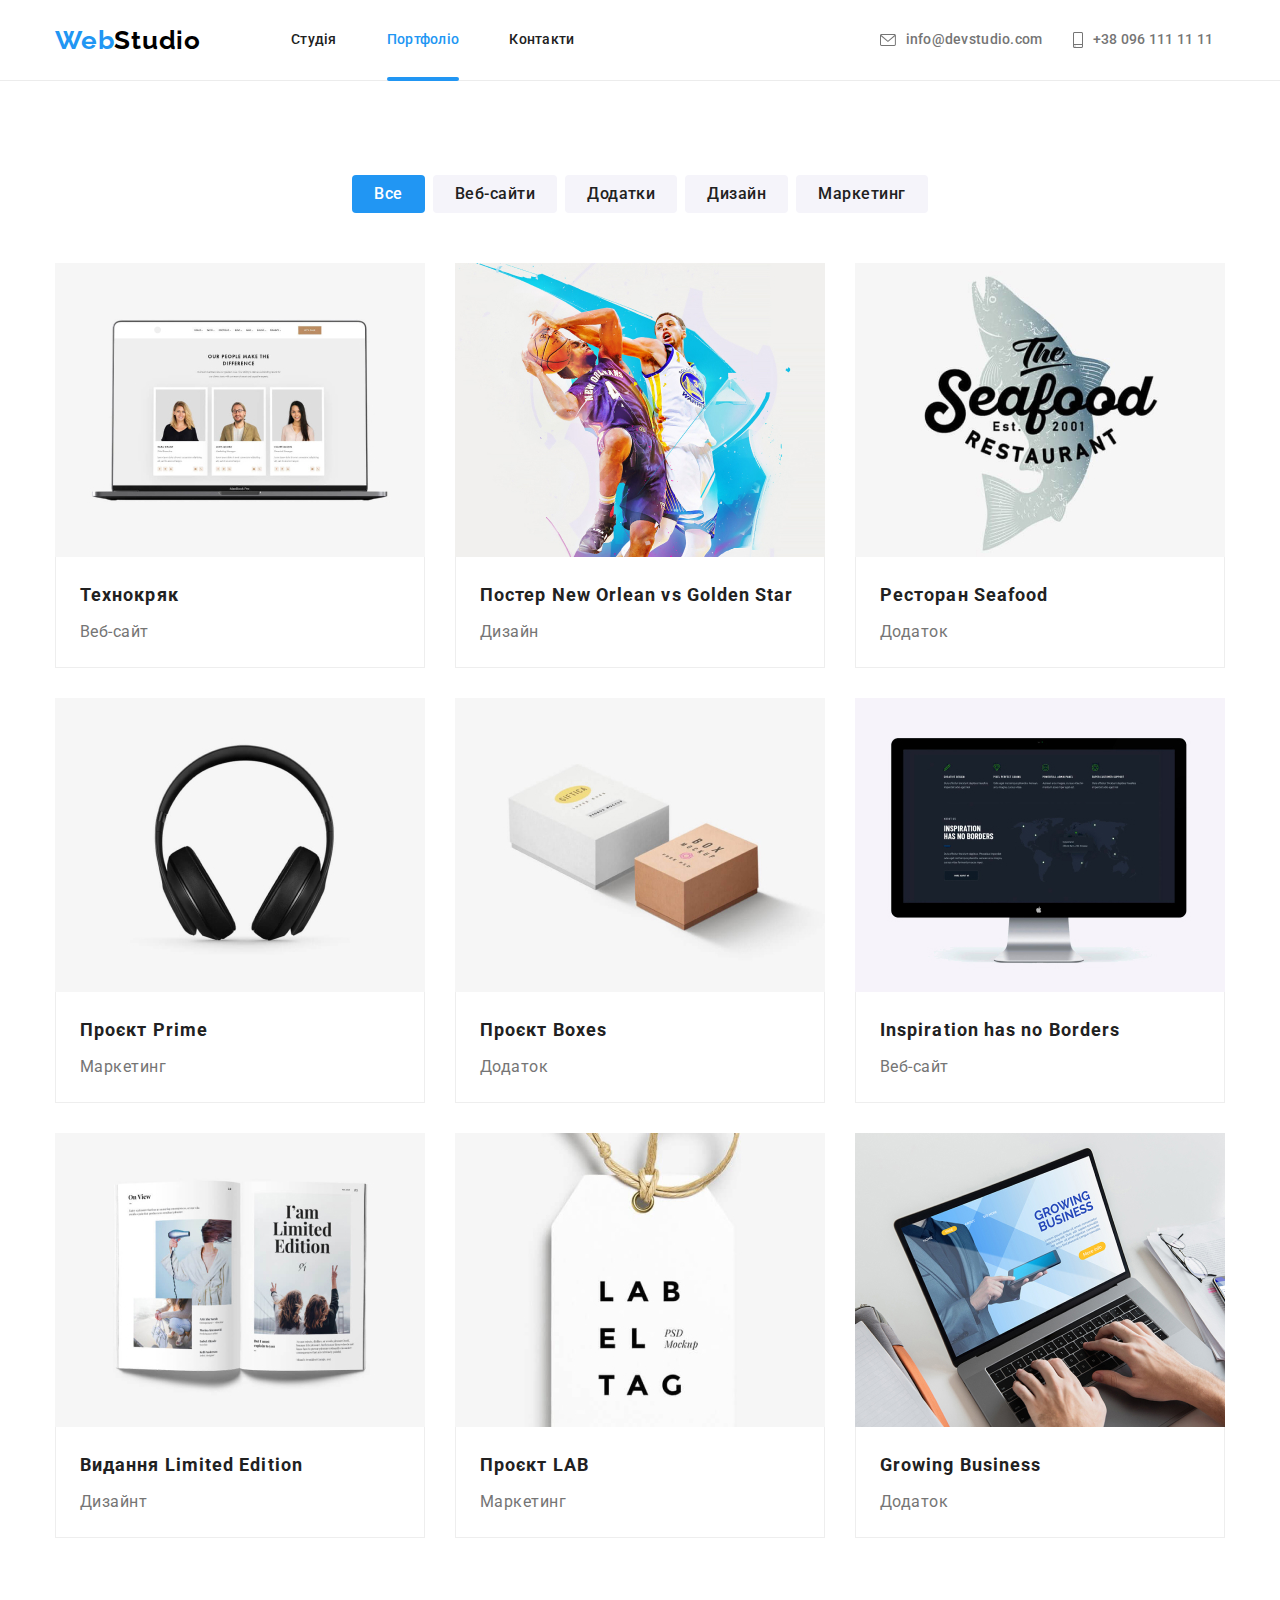
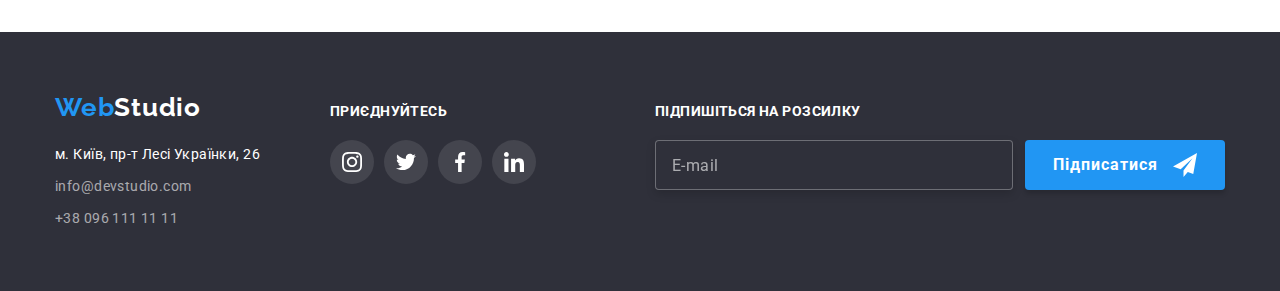
==== portfolio.html @ 48a23b3c "HW-07 v1" ====
<!DOCTYPE html>
<html lang="uk">
  <head>
    <meta charset="UTF-8" />
    <meta http-equiv="X-UA-Compatible" content="IE=edge" />
    <meta name="viewport" content="width=device-width, initial-scale=1.0" />
    <title>Portfolio</title>
    <link rel="preconnect" href="https://fonts.googleapis.com" />
    <link rel="preconnect" href="https://fonts.gstatic.com" crossorigin />
    <link
      href="https://fonts.googleapis.com/css2?family=Raleway:wght@700&family=Roboto:wght@400;500;700;900&display=swap"
      rel="stylesheet"
    />
    <link
      rel="stylesheet"
      href="https://cdnjs.cloudflare.com/ajax/libs/modern-normalize/1.1.0/modern-normalize.min.css"
    />
    <link rel="stylesheet" href="./css/styles.css" />
  </head>
  <body>
    <!--HEADER-->

    <header class="header">
      <div class="container nav">
        <nav class="nav">
          <a class="web-studio top" href="./index.html">
            Web<span class="studio">Studio</span>
          </a>
          <ul class="nav-list">
            <li class="item">
              <a class="nav-link transition" href="./index.html">Студія</a>
            </li>
            <li class="item">
              <a class="nav-link current transition" href="./portfolio.html">
                Портфоліо
              </a>
            </li>
            <li class="item">
              <a class="nav-link transition" href="./contacts.html">Контакти</a>
            </li>
          </ul>
        </nav>
        <ul class="contact">
          <li class="contact-list">
            <a class="email text transition" href="mailto:info@devstudio.com">
              <svg class="contact-icon" width="16" height="12">
                <use href="./images/symbol-defs.svg#icon-envelope "></use>
              </svg>
              info@devstudio.com
            </a>
          </li>
          <li class="contact-list">
            <a class="tel text transition" href="tel:+380961111111">
              <svg class="contact-icon" width="10" height="16">
                <use href="./images/symbol-defs.svg#icon-smartphone"></use>
              </svg>
              +38 096 111 11 11
            </a>
          </li>
        </ul>
      </div>
    </header>

    <!--MAIN-->

    <main>
      <section class="section filters">
        <div class="container">
          <h2 class="visually-hidden">Кнопки навігації</h2>
          <ul class="filters-list">
            <li class="filters-text">
              <button class="filters-btn current transition" type="button">
                Все
              </button>
            </li>
            <li class="filters-text">
              <button class="filters-btn transition" type="button">
                Веб-сайти
              </button>
            </li>
            <li class="filters-text">
              <button class="filters-btn transition" type="button">
                Додатки
              </button>
            </li>
            <li class="filters-text">
              <button class="filters-btn transition" type="button">
                Дизайн
              </button>
            </li>
            <li class="filters-text">
              <button class="filters-btn transition" type="button">
                Маркетинг
              </button>
            </li>
          </ul>
          <ul class="portfolio-body">
            <li class="body-part">
              <a class="portfolio-link transition" href="">
                <div class="img-thumb">
                  <img
                    src="./images/technocrack.jpg"
                    alt="Технокряк"
                    width="370"
                    height="294"
                  />
                  <p class="overlay transition">
                    Ресурс пропонує комплексні пропозиції з різним рівнем
                    функціоналу та сервісів. Все це дозволить відвідувачу
                    отримати вичерпні відомості про компанію чи приватну особу.
                  </p>
                </div>
                <div class="portfolio-desc">
                  <h3 class="body-name">Технокряк</h3>
                  <p class="body-quote">Веб-сайт</p>
                </div>
              </a>
            </li>

            <li class="body-part">
              <a class="portfolio-link transition" href="">
                <div class="img-thumb">
                  <img
                    src="./images/poster.jpg"
                    alt="Дизайн"
                    width="370"
                    height="294"
                  />
                  <p class="overlay transition">
                    Ресурс пропонує комплексні пропозиції з різним рівнем
                    функціоналу та сервісів. Все це дозволить відвідувачу
                    отримати вичерпні відомості про компанію чи приватну особу.
                  </p>
                </div>
                <div class="portfolio-desc">
                  <h3 class="body-name">
                    Постер
                    <span lang="en">New Orlean vs Golden Star</span>
                  </h3>
                  <p class="body-quote">Дизайн</p>
                </div>
              </a>
            </li>

            <li class="body-part">
              <a class="portfolio-link transition" href="">
                <div class="img-thumb">
                  <img
                    src="./images/seafood-restaurant.jpg"
                    alt="Приложение"
                    width="370"
                    height="294"
                  />
                  <p class="overlay transition">
                    Ресурс пропонує комплексні пропозиції з різним рівнем
                    функціоналу та сервісів. Все це дозволить відвідувачу
                    отримати вичерпні відомості про компанію чи приватну особу.
                  </p>
                </div>
                <div class="portfolio-desc">
                  <h3 class="body-name">
                    Ресторан
                    <span lang="en">Seafood</span>
                  </h3>
                  <p class="body-quote">Додаток</p>
                </div>
              </a>
            </li>

            <li class="body-part">
              <a class="portfolio-link transition" href="">
                <div class="img-thumb">
                  <img
                    src="./images/project-prime.jpg"
                    alt="Маркетинг"
                    width="370"
                    height="294"
                  />
                  <p class="overlay transition">
                    Ресурс пропонує комплексні пропозиції з різним рівнем
                    функціоналу та сервісів. Все це дозволить відвідувачу
                    отримати вичерпні відомості про компанію чи приватну особу.
                  </p>
                </div>
                <div class="portfolio-desc">
                  <h3 class="body-name">
                    Проєкт
                    <span lang="en">Prime</span>
                  </h3>
                  <p class="body-quote">Маркетинг</p>
                </div>
              </a>
            </li>

            <li class="body-part">
              <a class="portfolio-link transition" href="">
                <div class="img-thumb">
                  <img
                    src="./images/boxes-project.jpg"
                    alt="Приложение"
                    width="370"
                    height="294"
                  />
                  <p class="overlay transition">
                    Ресурс пропонує комплексні пропозиції з різним рівнем
                    функціоналу та сервісів. Все це дозволить відвідувачу
                    отримати вичерпні відомості про компанію чи приватну особу.
                  </p>
                </div>
                <div class="portfolio-desc">
                  <h3 class="body-name">
                    Проєкт
                    <span lang="en">Boxes</span>
                  </h3>
                  <p class="body-quote">Додаток</p>
                </div>
              </a>
            </li>

            <li class="body-part">
              <a class="portfolio-link transition" href="">
                <div class="img-thumb">
                  <img
                    src="./images/inspiration-has-no-borders.jpg"
                    alt="Веб-сайт"
                    width="370"
                    height="294"
                  />
                  <p class="overlay transition">
                    Ресурс пропонує комплексні пропозиції з різним рівнем
                    функціоналу та сервісів. Все це дозволить відвідувачу
                    отримати вичерпні відомості про компанію чи приватну особу.
                  </p>
                </div>
                <div class="portfolio-desc">
                  <h3 class="body-name">
                    <span lang="en">Inspiration has no Borders</span>
                  </h3>
                  <p class="body-quote">Веб-сайт</p>
                </div>
              </a>
            </li>

            <li class="body-part">
              <a class="portfolio-link transition" href="">
                <div class="img-thumb">
                  <img
                    src="./images/limited-edition.jpg"
                    alt="Дизайн"
                    width="370"
                    height="294"
                  />
                  <p class="overlay transition">
                    Ресурс пропонує комплексні пропозиції з різним рівнем
                    функціоналу та сервісів. Все це дозволить відвідувачу
                    отримати вичерпні відомості про компанію чи приватну особу.
                  </p>
                </div>
                <div class="portfolio-desc">
                  <h3 class="body-name">
                    Видання
                    <span lang="en">Limited Edition</span>
                  </h3>
                  <p class="body-quote">Дизайнт</p>
                </div>
              </a>
            </li>

            <li class="body-part">
              <a class="portfolio-link transition" href="">
                <div class="img-thumb">
                  <img
                    src="./images/lab-project.jpg"
                    alt="Маркетинг"
                    width="370"
                    height="294"
                  />
                  <p class="overlay transition">
                    Ресурс пропонує комплексні пропозиції з різним рівнем
                    функціоналу та сервісів. Все це дозволить відвідувачу
                    отримати вичерпні відомості про компанію чи приватну особу.
                  </p>
                </div>
                <div class="portfolio-desc">
                  <h3 class="body-name">
                    Проєкт
                    <span lang="en">LAB</span>
                  </h3>
                  <p class="body-quote">Маркетинг</p>
                </div>
              </a>
            </li>

            <li class="body-part">
              <a class="portfolio-link transition" href="">
                <div class="img-thumb">
                  <img
                    src="./images/growing-business.jpg"
                    alt="Приложение"
                    width="370"
                    height="294"
                  />
                  <p class="overlay transition">
                    Ресурс пропонує комплексні пропозиції з різним рівнем
                    функціоналу та сервісів. Все це дозволить відвідувачу
                    отримати вичерпні відомості про компанію чи приватну особу.
                  </p>
                </div>
                <div class="portfolio-desc">
                  <h3 class="body-name">
                    <span lang="en">Growing Business</span>
                  </h3>
                  <p class="body-quote">Додаток</p>
                </div>
              </a>
            </li>
          </ul>
        </div>
      </section>
    </main>

    <!--FOOTER-->

    <footer class="footer">
      <div class="container contacts">
        <div>
          <a class="web-studio down" href="./index.html">
            Web<span class="studio-footer">Studio</span>
          </a>
          <address class="address">
            <ul class="address-list">
              <li class="address-map desc">м. Київ, пр-т Лесі Українки, 26</li>
              <li class="address-text desc">
                <a
                  class="address-contacts transition"
                  href="mailto:info@devstudio.com"
                >
                  info@devstudio.com
                </a>
              </li>
              <li class="address-text desc">
                <a class="address-contacts transition" href="tel:+380961111111">
                  +38 096 111 11 11
                </a>
              </li>
            </ul>
          </address>
        </div>
        <div class="footer-social">
          <p class="footer-social-text">приєднуйтесь</p>
          <ul class="footer-social-contacts">
            <li class="footer-social-list">
              <a href="" class="footer-social-link transition">
                <svg class="footer-social-icon" width="20" height="20">
                  <use href="./images/symbol-defs.svg#icon-instagram "></use>
                </svg>
              </a>
            </li>
            <li class="footer-social-list">
              <a href="" class="footer-social-link transition">
                <svg class="footer-social-icon" width="20" height="20">
                  <use href="./images/symbol-defs.svg#icon-twitter "></use>
                </svg>
              </a>
            </li>
            <li class="footer-social-list">
              <a href="" class="footer-social-link transition">
                <svg class="footer-social-icon" width="20" height="20">
                  <use href="./images/symbol-defs.svg#icon-facebook "></use>
                </svg>
              </a>
            </li>
            <li class="footer-social-list">
              <a href="" class="footer-social-link transition">
                <svg class="footer-social-icon" width="20" height="20">
                  <use href="./images/symbol-defs.svg#icon-linkedin "></use>
                </svg>
              </a>
            </li>
          </ul>
        </div>
        <div class="sing-up-form">
          <strong>Підпишіться на розсилку</strong>
          <form class="sing-up-wrap">
            <label for="sing_up"></label>
            <input
              class="sing-up transition"
              type="email"
              name="sing-up"
              id="sing_up"
              placeholder="E-mail"
            />

            <button class="btn-sing-up transition" type="submit">
              Підписатися
              <svg width="24" height="24">
                <use
                  class="sing-up-icon"
                  href="./images/symbol-defs.svg#icon-send"
                ></use>
              </svg>
            </button>
          </form>
        </div>
      </div>
    </footer>
    <script src="./js/modal.js"></script>
  </body>
</html>
---- css/styles.css ----
:root {
  --primary-text-color: #212121;
  --secondary-text-color: #757575;
  --hover-color: #2196f3;
  --background-color: #ffffff;
  --footer-background: #2f303a;
  --team-background: #f5f4fa;
  --hero-background: #2f303a;
  --icon-social-color-main: #afb1b8;
}

h1,
h2,
h3,
h4,
h5,
h6,
p {
  margin: 0;
}

ul {
  margin: 0;
  padding-left: 0;
}

body {
  font-family: Roboto, sans-serif;
  background-color: var(--background-color);
}

img {
  display: block;
}

.container {
  margin: 0 auto;
  width: 1200px;
  padding-left: 15px;
  padding-right: 15px;
}

.transition {
  transition-duration: 250ms;
  transition-timing-function: cubic-bezier(0.4, 0, 0.2, 1);
}

/*--------HEADER-------*/

.header {
  border-bottom: 1px solid #ececec;
}

.nav {
  display: flex;
  align-items: center;
}

.web-studio {
  font-family: Raleway, sans-serif;
  font-weight: 700;
  font-size: 26px;
  line-height: 1.19;
  letter-spacing: 0.03em;
  text-decoration: none;
  color: var(--hover-color);
}

.top {
  padding: 24px 0;
  margin-right: 90px;
}

.studio {
  color: #000000;
}

.nav-list {
  font-weight: 500;
  font-size: 14px;
  line-height: 1.14;
  letter-spacing: 0.02em;
  list-style-type: none;

  display: flex;
  padding: 0;
}

.item + .item {
  margin-left: 50px;
}

.nav-link {
  text-decoration: none;
  color: var(--primary-text-color);

  padding-top: 32px;
  padding-bottom: 32px;
  display: block;

  transition-property: color;
}

.nav-link + .nav-link {
  margin-left: 50px;
}

.current {
  color: var(--hover-color);
  position: relative;
}

.nav-link.current::after {
  position: absolute;
  bottom: -1px;
  left: 0;
  content: "";
  display: block;
  width: 100%;
  height: 4px;
  background-color: currentColor;
  border-radius: 2px;
}

.nav-link:hover,
.nav-link:focus {
  color: var(--hover-color);
}

.contact {
  font-weight: 500;
  font-size: 14px;
  line-height: 1.14;
  letter-spacing: 0.02em;
  list-style-type: none;

  padding: 0;
  display: flex;
  margin-left: 305px;
  align-items: center;
}

.contact-list {
  color: var(--secondary-text-color);
  display: flex;
  align-items: center;
}

.contact-list + .contact-list {
  margin-left: 30px;
}

.text {
  padding-top: 32px;
  padding-bottom: 32px;
  display: flex;
  align-items: center;

  transition-property: color;
}

.text:hover,
.text:focus {
  color: var(--hover-color);
}

.contact-icon {
  fill: currentColor;
  margin-right: 10px;
}

.email,
.tel {
  text-decoration: none;
  color: inherit;
}

/*--------MAIN-------*/

.hero {
  background-color: var(--hero-background);
  background-image: linear-gradient(
      rgba(47, 48, 58, 0.4),
      rgba(47, 48, 58, 0.4)
    ),
    url(../images/hero-img.jpg);
  background-repeat: no-repeat;
  background-position: center;
  text-align: center;
  width: 1600px;
  height: 600px;
  margin: 0 auto;
  padding-top: 200px;
  padding-bottom: 200px;
  display: flex;
  align-items: center;
}

.hero h1 {
  width: 696px;
  margin-left: auto;
  margin-right: auto;
}

.hero-title {
  color: var(--background-color);
  font-weight: 900;
  font-size: 44px;
  line-height: 1.36;
  letter-spacing: 0.06em;
  text-transform: uppercase;
  margin-bottom: 30px;
}

.btn-order {
  font-family: inherit;
  background-color: var(--hover-color);
  color: var(--background-color);
  border-radius: 4px;
  font-weight: 700;
  font-size: 16px;
  line-height: 1.88;
  letter-spacing: 0.06em;
  border: none;
  cursor: pointer;
  outline: transparent;

  padding: 10px 32px;

  transition-property: background-color;
}

.btn-order:hover,
.btn-order:focus {
  background-color: #188ce8;
}

.description {
  padding-top: 94px;
  padding-bottom: 94px;
}

.visually-hidden {
  position: absolute;
  width: 1px;
  height: 1px;
  margin: -1px;
  border: 0;
  padding: 0;
  white-space: nowrap;
  clip-path: inset(100%);
  clip: rect(0 0 0 0);
  overflow: hidden;
}

.description-list {
  list-style-type: none;
  display: flex;
}

.description-text {
  flex-basis: calc((100% - 30px * 3) / 4);
  margin-left: 30px;
}

.description-text:first-child {
  margin-left: 0;
}

.description-icon {
  width: 70px;
  height: 70px;
}

.description-icon-block {
  width: 270px;
  height: 120px;
  background-color: #f5f4fa;
  border-radius: 4px;
  display: flex;
  align-items: center;
  justify-content: center;
  margin-bottom: 30px;
}

.description-desc {
  font-weight: 700;
  font-size: 14px;
  line-height: 1.14;
  letter-spacing: 0.03em;
  text-transform: uppercase;
  color: var(--primary-text-color);
  margin-bottom: 10px;
}

.description-quote {
  font-size: 14px;
  line-height: 1.71;
  letter-spacing: 0.03em;
  color: var(--secondary-text-color);
}
.work {
  padding-bottom: 94px;
}

.work-list {
  font-weight: 700;
  font-size: 36px;
  line-height: 1.17;
  text-align: center;
  letter-spacing: 0.03em;
  color: var(--primary-text-color);
  margin-bottom: 50px;
}

.work-imgs {
  position: relative;
  list-style-type: none;
  padding-left: 0;
  display: flex;
}

.work-imgs .list {
  flex-basis: calc((100% - 30px * 2) / 3);
  margin-left: 30px;
}

.work-imgs .list:first-child {
  margin-left: 0;
}
.work-img {
  position: relative;
}

.work-description {
  position: absolute;
  display: flex;
  align-items: center;
  justify-content: center;
  bottom: 0;
  width: 100%;
  height: 70px;

  font-weight: 700;
  font-size: 14px;
  line-height: 1.14;
  letter-spacing: 0.03em;
  text-transform: uppercase;
  color: var(--background-color);
  background-color: rgba(47, 48, 58, 0.8);
}

.team {
  background: var(--team-background);
  padding-top: 94px;
  padding-bottom: 94px;
}

.team-aside {
  font-weight: 700;
  font-size: 36px;
  line-height: 1.17;
  letter-spacing: 0.03em;
  color: var(--primary-text-color);
  text-align: center;
  margin-bottom: 50px;
}

.team-list {
  list-style-type: none;
  padding: 0;
  display: flex;
}

.team-description {
  background-color: var(--background-color);
  flex-basis: calc((100% - 30px * 3) / 4);
  margin-left: 30px;
  box-shadow: 0px 1px 3px rgba(0, 0, 0, 0.12), 0px 1px 1px rgba(0, 0, 0, 0.14),
    0px 2px 1px rgba(0, 0, 0, 0.2);
  border-radius: 0px 0px 4px 4px;
}

.team-description:first-child {
  margin-left: 0;
}

.team-text {
  padding-top: 30px;
  padding-bottom: 30px;
}

.team-name {
  font-weight: 500;
  font-size: 16px;
  line-height: 1.19;
  text-align: center;
  letter-spacing: 0.03em;
  color: var(--primary-text-color);
  margin-bottom: 10px;
}

.team-position {
  font-size: 16px;
  line-height: 1.19;
  text-align: center;
  letter-spacing: 0.03em;
  quotes: none;
  color: var(--secondary-text-color);
  margin-bottom: 16px;
}

.team-social {
  list-style: none;
  justify-content: center;
  display: flex;
  gap: 10px;
}

.social-link {
  color: var(--icon-social-color-main);
  width: 44px;
  height: 44px;
  border-radius: 50%;
  display: flex;
  align-items: center;
  justify-content: center;
  background-color: var(--background-color);

  transition-property: background-color, color;
}

.social-icon {
  fill: currentColor;
}

.social-link:hover,
.social-link:focus {
  color: var(--background-color);
  background-color: var(--hover-color);
}

.clients {
  padding-top: 94px;
  padding-bottom: 94px;
}

.clients-title {
  font-weight: 700;
  font-size: 36px;
  line-height: 1.17;
  text-align: center;
  letter-spacing: 0.03em;
  color: var(--primary-text-color);
  margin-bottom: 50px;
}

.clients-desc {
  list-style: none;
  justify-content: center;
  display: flex;
  gap: 30px;
}

.clients-link {
  color: var(--icon-social-color-main);
  width: 170px;
  height: 92px;
  border: 1px solid #afb1b8;
  border-radius: 4px;
  display: flex;
  align-items: center;
  justify-content: center;
  background-color: var(--background-color);
  outline: transparent;

  transition-property: color, border;
}

.clients-icon {
  fill: currentColor;
}

.clients-link:hover,
.clients-link:focus {
  color: var(--hover-color);
  border: 1px solid var(--hover-color);
}

/*--------FOOTER-------*/

.footer {
  background: var(--footer-background);
  padding-top: 60px;
  padding-bottom: 60px;
}

.contacts {
  display: flex;
  align-items: baseline;
}

.down {
  display: block;
  margin-bottom: 20px;
}

.studio-footer {
  color: var(--background-color);
}

.address {
  display: block;
  font-style: normal;
}

.address-list {
  list-style-type: none;
}

.desc:not(:last-child) {
  margin-bottom: 8px;
}

.address-map {
  font-size: 14px;
  line-height: 1.71;
  letter-spacing: 0.03em;
  color: var(--background-color);
}

.address-contacts {
  font-size: 14px;
  line-height: 1.71;
  letter-spacing: 0.03em;
  color: rgba(255, 255, 255, 0.6);
  text-decoration: none;

  transition-property: color;
}

.address-contacts:hover,
.address-contacts:focus {
  color: var(--hover-color);
}

.footer-social {
  margin-left: 70px;
}

.footer-social-text {
  font-weight: 700;
  font-size: 14px;
  line-height: 1.14;
  letter-spacing: 0.03em;
  text-transform: uppercase;
  color: var(--background-color);
  margin-bottom: 20px;
}

.footer-social-contacts {
  list-style: none;
  display: flex;
  gap: 10px;
}

.footer-social-link {
  color: var(--background-color);
  width: 44px;
  height: 44px;
  border-radius: 50%;
  display: flex;
  align-items: center;
  justify-content: center;
  background-color: rgba(255, 255, 255, 0.1);

  transition-property: background-color;
}

.footer-social-link {
  fill: currentColor;
}

.footer-social-link:hover,
.footer-social-link:focus {
  background-color: var(--hover-color);
}

.sing-up-form {
  display: flex;
  flex-direction: column;
  margin-left: auto;
}

.sing-up-wrap {
  display: flex;
  align-items: flex-end;
}

.sing-up-form > strong {
  display: block;
  font-weight: 700;
  font-size: 14px;
  line-height: 1.14;
  letter-spacing: 0.03em;
  text-transform: uppercase;
  color: var(--background-color);
  margin-bottom: 20px;
}

.sing-up {
  width: 358px;
  height: 50px;
  border: 1px solid rgba(255, 255, 255, 0.3);
  filter: drop-shadow(0px 4px 4px rgba(0, 0, 0, 0.15));
  border-radius: 4px;
  background-color: var(--footer-background);
  padding-left: 16px;
  margin-right: 12px;
  outline: transparent;
  transition-property: border-color;

  font-size: 16px;
  line-height: 1.88;
  letter-spacing: 0.06em;
  color: #ffffff;
}

.sing-up:hover,
.sing-up:focus {
  border-color: var(--hover-color);
}

.sing-up::placeholder {
  font-size: 16px;
  line-height: 1.25;
  letter-spacing: 0.03em;
  color: rgba(255, 255, 255, 0.6);
}

.btn-sing-up {
  display: flex;
  align-items: center;
  justify-content: space-between;
  background-color: var(--hover-color);
  color: var(--background-color);
  box-shadow: 0px 4px 4px rgba(0, 0, 0, 0.15);
  border-radius: 4px;
  height: 50px;
  width: 200px;

  font-weight: 700;
  font-size: 16px;
  line-height: 1.88;
  letter-spacing: 0.06em;
  border: none;
  cursor: pointer;
  padding: 10px 28px;

  transition-property: background-color;
}

.sing-up-icon {
  fill: var(--background-color);
}

.btn-sing-up:hover,
.btn-sing-up:focus {
  background-color: #188ce8;
}

/*--------MODAL-------*/

.backdrop-hero {
  position: fixed;
  top: 0;
  left: 0;
  width: 100%;
  height: 100%;
  background-color: rgba(0, 0, 0, 0.2);
  z-index: 1;
  opacity: 1;
  transition-property: opacity;
  transition-duration: 250ms;
  transition-timing-function: cubic-bezier(0.4, 0, 0.2, 1);
}

.backdrop-hero.is-hidden {
  opacity: 0;
  pointer-events: none;
  visibility: hidden;
}

.modal-hero {
  position: absolute;
  top: 50%;
  left: 50%;
  transform: translate(-50%, -50%);

  transition-property: opacity;
  transition-duration: 250ms;
  transition-timing-function: cubic-bezier(0.4, 0, 0.2, 1);
  transition-delay: 250ms;

  width: 528px;
  height: auto;
  background: var(--background-color);
  box-shadow: 0px 1px 3px rgba(0, 0, 0, 0.12), 0px 1px 1px rgba(0, 0, 0, 0.14),
    0px 2px 1px rgba(0, 0, 0, 0.2);
  border-radius: 4px;
  padding: 40px;
}

.close-btn {
  position: absolute;
  top: 8px;
  right: 8px;
  width: 30px;
  height: 30px;
  background-color: var(--background-color);
  border: 1px solid rgba(0, 0, 0, 0.1);
  border-radius: 50%;
  display: flex;
  justify-content: center;
  align-items: center;
  padding: 0;
}

.close-icon {
  fill: #000000;
  transition-property: fill;
}

.close-btn:hover > .close-icon,
.close-btn:focus > .close-icon {
  fill: var(--hover-color);
}

.contact-form strong {
  display: block;
  text-align: center;
  font-weight: 700;
  font-size: 20px;
  line-height: 1.15;
  letter-spacing: 0.03em;
  color: var(--primary-text-color);
  margin-bottom: 12px;
}

.user-id {
  display: flex;
  flex-direction: column;
  text-align: left;
  margin-bottom: 10px;

  font-size: 12px;
  line-height: 1.17;
  letter-spacing: 0.01em;
  color: var(--secondary-text-color);
}

.user-id label {
  margin-bottom: 4px;
}

.user-id.feedback {
  margin-bottom: 20px;
}

.user-id textarea {
  border: 1px solid rgba(33, 33, 33, 0.2);
  border-radius: 4px;
  resize: none;
  height: 120px;
  padding: 12px 16px;

  font-size: 20px;
  line-height: 1.15;
  letter-spacing: 0.03em;
  color: var(--primary-text-color);
}

.user-id textarea::placeholder {
  font-size: 12px;
  line-height: 1.17;
  letter-spacing: 0.01em;
  color: rgba(117, 117, 117, 0.5);
}

.user-wrap {
  position: relative;
}

.input {
  border: 1px solid rgba(33, 33, 33, 0.2);
  border-radius: 4px;
  height: 40px;
  width: 100%;
  padding-left: 42px;

  font-size: 20px;
  line-height: 1.15;
  letter-spacing: 0.03em;
  color: var(--primary-text-color);
  outline: transparent;
  transition-property: border-color;
}

.icon-form {
  position: absolute;
  top: 50%;
  left: 12px;
  transform: translateY(-50%);
  fill: var(--primary-text-color);
  transition-property: fill;
}

.input:hover,
.input:focus {
  border-color: var(--hover-color);
}

.input:hover + .icon-form,
.input:focus + .icon-form {
  fill: var(--hover-color);
}

.user-policy {
  display: flex;
  margin-bottom: 30px;
  font-size: 14px;
  line-height: 1.71;
  letter-spacing: 0.03em;
  color: var(--secondary-text-color);
  justify-content: center;
  align-items: center;
}

.policy-link {
  text-decoration: none;
  color: var(--hover-color);
  border-bottom: 1px solid;
  transition-property: color;
}

.policy-link:hover,
.policy-link:focus {
  color: #188ce8;
}

.icon-checkbox {
  display: flex;
  align-items: center;
  width: 16px;
  height: 15px;
  border: 2px solid var(--primary-text-color);
  border-radius: 2px;
  margin-right: 8px;

  transition-property: border-color, background-color, background-size,
    background-origin;
}

.icon-check {
  fill: var(--background-color);
}

.checkbox:checked + .icon-checkbox {
  border-color: transparent;
  background-color: var(--hover-color);
  background-size: contain;
  background-origin: border-box;
}

.checkbox:hover + .icon-checkbox,
.checkbox:focus + .icon-checkbox {
  border-color: var(--hover-color);
}

.btn-send {
  display: block;
  margin: auto;
  font-family: inherit;
  background-color: var(--hover-color);
  color: var(--background-color);
  border-radius: 4px;
  font-weight: 700;
  font-size: 16px;
  line-height: 1.88;
  letter-spacing: 0.06em;
  border: none;
  cursor: pointer;

  padding: 10px 52px;

  transition-property: background-color;
}

.btn-send:hover,
.btn-send:focus {
  background-color: #188ce8;
}

/*--------PORTFOLIO-------*/

.section.filters {
  padding: 94px 0px;
}

.filters-list {
  list-style-type: none;
  display: flex;
  justify-content: center;
}

.filters-btn {
  border-radius: 4px;
  border: none;
  font-weight: 500;
  font-size: 16px;
  line-height: 1.63;
  letter-spacing: 0.03em;
  font-family: inherit;
  color: var(--primary-text-color);
  background: var(--team-background);
  padding: 6px 22px;
  cursor: pointer;

  transition-property: background-color, color, box-shadow, outline;
}

.filters-btn.current {
  color: var(--background-color);
  background: var(--hover-color);
}

.filters-text:not(:last-child) {
  margin-right: 8px;
}

.filters-btn:hover,
.filters-btn:focus {
  background: #188ce8;
  color: var(--background-color);
  box-shadow: 0px 3px 1px rgba(0, 0, 0, 0.1), 0px 1px 2px rgba(0, 0, 0, 0.08),
    0px 2px 2px rgba(0, 0, 0, 0.12);
  outline: transparent;
}

.portfolio-body {
  list-style-type: none;
  display: flex;
  flex-wrap: wrap;
  margin-top: 50px;
  padding: 0;
}

.body-part {
  margin-bottom: 30px;
  margin-left: 30px;
  text-decoration: none;
}

.body-part:nth-child(3n + 1) {
  margin-left: 0;
}

.body-part:nth-last-child(-n + 3) {
  margin-bottom: 0;
}

.portfolio-link {
  text-decoration: none;
  display: block;
  transition-property: box-shadow, outline;
}

.portfolio-link:hover,
.portfolio-link:focus {
  box-shadow: 0px 3px 1px rgba(0, 0, 0, 0.1), 0px 1px 2px rgba(0, 0, 0, 0.08),
    0px 2px 2px rgba(0, 0, 0, 0.12);
  outline: transparent;
}

.portfolio-link:hover .overlay,
.portfolio-link:focus .overlay {
  transform: translatey(0);
}

.img-thumb {
  position: relative;
  overflow: hidden;
}

.overlay {
  position: absolute;
  display: flex;
  align-items: center;
  bottom: 0;
  left: 0;
  width: 100%;
  height: 100%;

  transform: translatey(101%);
  transition-property: transform;

  padding: 0 24px;
  margin: 0;

  font-size: 18px;
  line-height: 1.56;
  letter-spacing: 0.03em;
  color: var(--background-color);
  background-color: rgba(33, 150, 243, 0.9);
}

.body-name {
  font-weight: 700;
  font-size: 18px;
  line-height: 2;
  letter-spacing: 0.06em;
  color: var(--primary-text-color);
  margin-bottom: 4px;
}

.body-quote {
  font-size: 16px;
  line-height: 1.88;
  letter-spacing: 0.03em;
  color: var(--secondary-text-color);
}

.portfolio-desc {
  padding: 20px 24px;
  border-bottom: 1px solid #eeeeee;
  border-right: 1px solid #eeeeee;
  border-left: 1px solid #eeeeee;
}
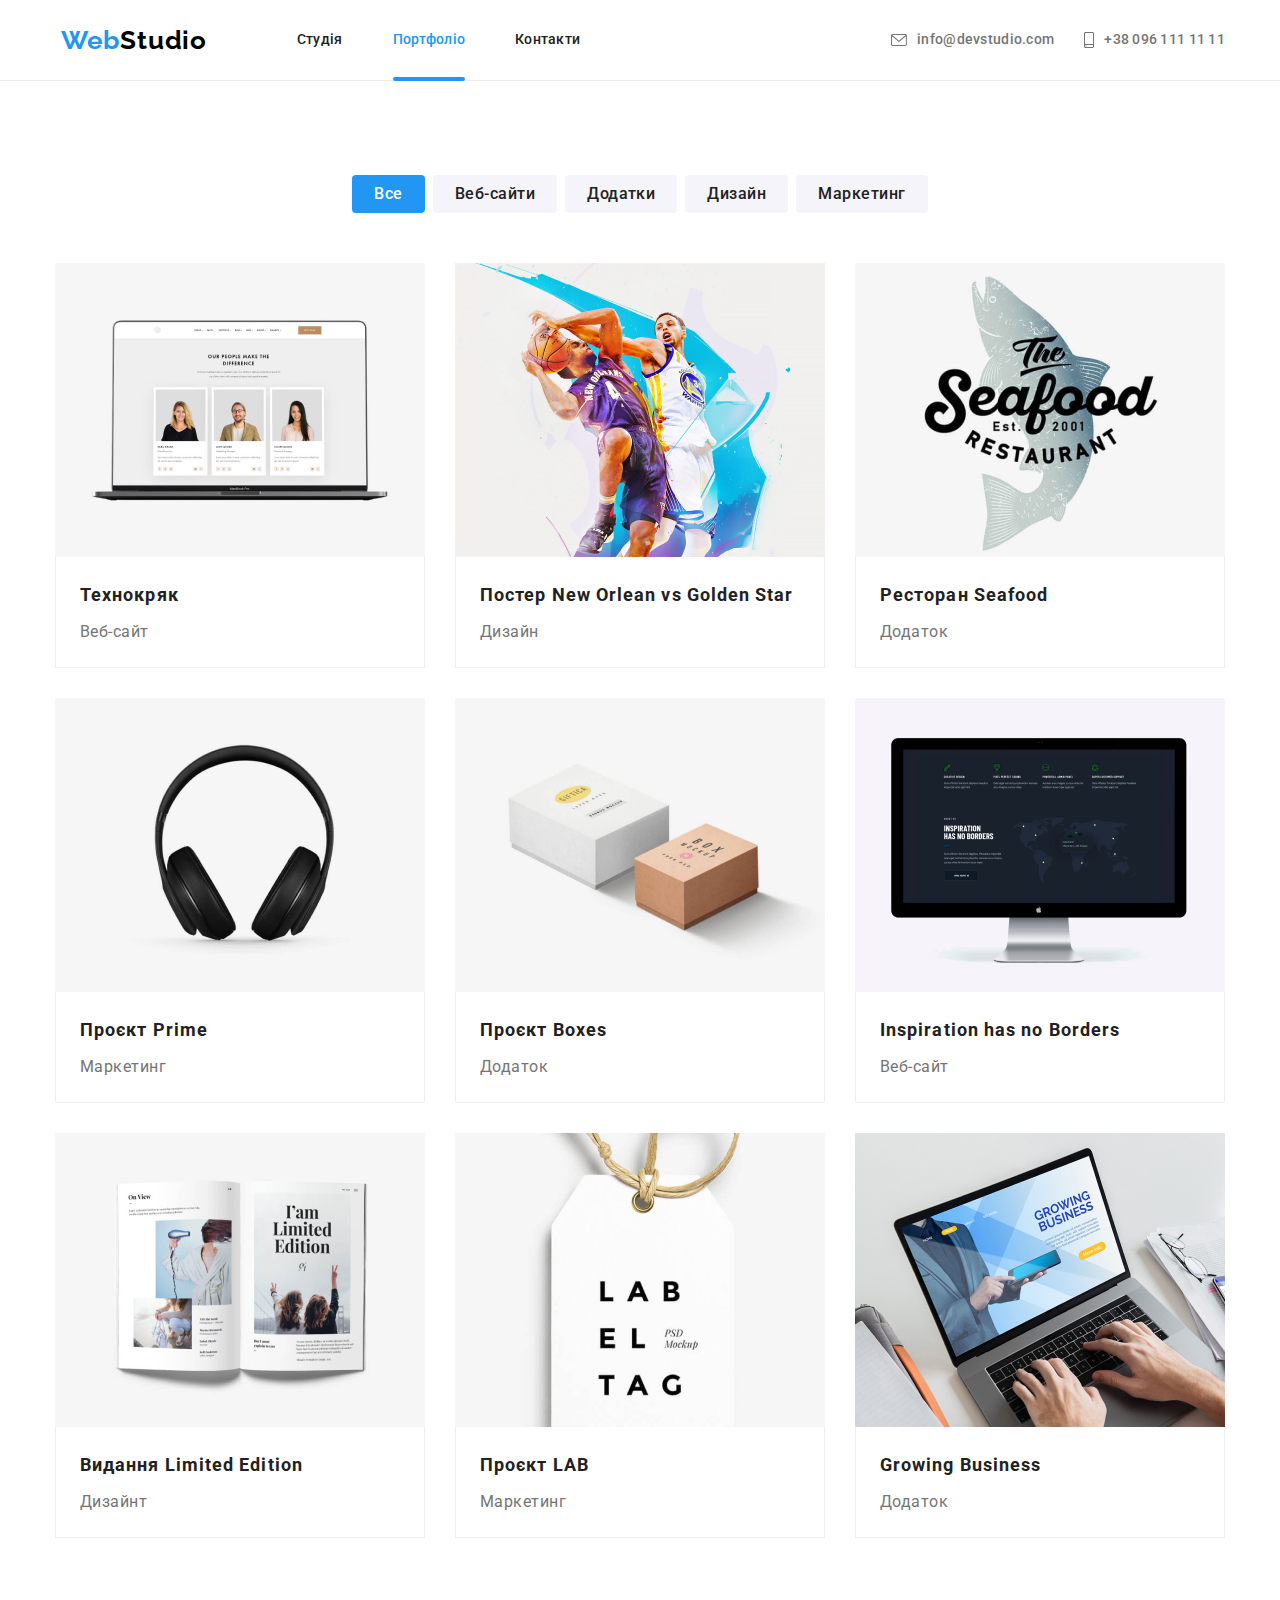
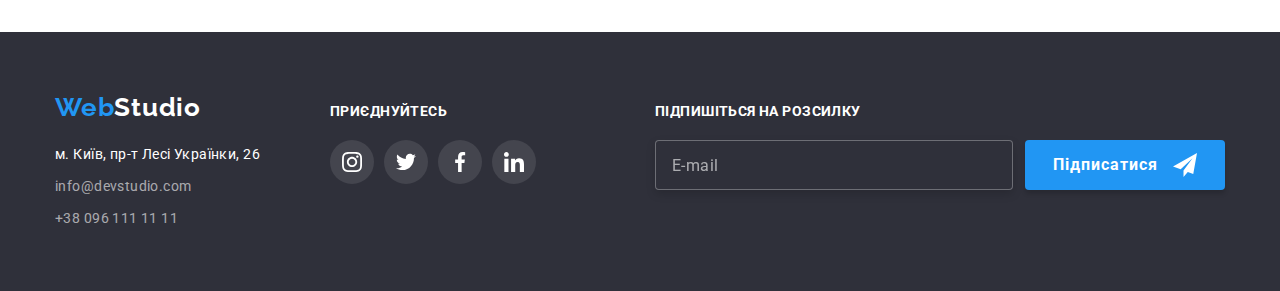
==== commit c1272be2: "HW-07 v1" ====
--- a/portfolio.html
+++ b/portfolio.html
@@ -15,13 +15,13 @@
       rel="stylesheet"
       href="https://cdnjs.cloudflare.com/ajax/libs/modern-normalize/1.1.0/modern-normalize.min.css"
     />
-    <link rel="stylesheet" href="./css/styles.css" />
+    <link rel="stylesheet" href="./css/main.min.css" />
   </head>
   <body>
     <!--HEADER-->
 
     <header class="header">
-      <div class="container nav">
+      <div class="nav container">
         <nav class="nav">
           <a class="web-studio top" href="./index.html">
             Web<span class="studio">Studio</span>
--- a/css/main.min.css
+++ b/css/main.min.css
@@ -0,0 +1 @@
+:root{--primary-text-color: #212121;--secondary-text-color: #757575;--hover-color: #2196f3;--background-color: #ffffff;--footer-background: #2f303a;--team-background: #f5f4fa;--hero-background: #2f303a;--icon-social-color-main: #afb1b8}h1,h2,h3,h4,h5,h6,p{margin:0}ul{margin:0;padding-left:0}body{font-family:Roboto,sans-serif;background-color:var(--background-color)}img{display:block}.container{margin:0 auto;width:1200px;padding-left:15px;padding-right:15px}.transition{transition-duration:250ms;transition-timing-function:cubic-bezier(0.4, 0, 0.2, 1)}.header{border-bottom:1px solid #ececec}.nav{display:flex;align-items:center;margin:0 auto}.web-studio{font-family:Raleway,sans-serif;font-weight:700;font-size:26px;line-height:1.19;letter-spacing:.03em;text-decoration:none;color:var(--hover-color)}.top{padding:24px 0;margin-right:90px}.studio{color:#000}.nav-list{font-weight:500;font-size:14px;line-height:1.14;letter-spacing:.02em;list-style-type:none;display:flex;padding:0}.item+.item{margin-left:50px}.nav-link{text-decoration:none;color:var(--primary-text-color);padding-top:32px;padding-bottom:32px;display:block;transition-property:color}.nav-link+.nav-link{margin-left:50px}.current{color:var(--hover-color);position:relative}.nav-link.current::after{position:absolute;bottom:-1px;left:0;content:"";display:block;width:100%;height:4px;background-color:currentColor;border-radius:2px}.nav-link:hover,.nav-link:focus{color:var(--hover-color)}.contact{font-weight:500;font-size:14px;line-height:1.14;letter-spacing:.02em;list-style-type:none;padding:0;display:flex;margin-left:305px;align-items:center}.contact-list{color:var(--secondary-text-color);display:flex;align-items:center}.contact-list+.contact-list{margin-left:30px}.text{padding-top:32px;padding-bottom:32px;display:flex;align-items:center;transition-property:color}.text:hover,.text:focus{color:var(--hover-color)}.contact-icon{fill:currentColor;margin-right:10px}.email,.tel{text-decoration:none;color:inherit}.hero{background-color:var(--hero-background);background-image:linear-gradient(rgba(47, 48, 58, 0.4), rgba(47, 48, 58, 0.4)),url(../images/hero-img.jpg);background-repeat:no-repeat;background-position:center;text-align:center;width:1600px;height:600px;margin:0 auto;padding-top:200px;padding-bottom:200px;display:flex;align-items:center}.hero h1{width:696px;margin-left:auto;margin-right:auto}.hero-title{color:var(--background-color);font-weight:900;font-size:44px;line-height:1.36;letter-spacing:.06em;text-transform:uppercase;margin-bottom:30px}.btn-order{font-family:inherit;background-color:var(--hover-color);color:var(--background-color);border-radius:4px;font-weight:700;font-size:16px;line-height:1.88;letter-spacing:.06em;border:none;cursor:pointer;outline:rgba(0,0,0,0);padding:10px 32px;transition-property:background-color}.btn-order:hover,.btn-order:focus{background-color:#188ce8}.description{padding-top:94px;padding-bottom:94px}.visually-hidden{position:absolute;width:1px;height:1px;margin:-1px;border:0;padding:0;white-space:nowrap;clip-path:inset(100%);clip:rect(0 0 0 0);overflow:hidden}.description-list{list-style-type:none;display:flex}.description-text{flex-basis:calc((100% - 90px)/4);margin-left:30px}.description-text:first-child{margin-left:0}.description-icon{width:70px;height:70px}.description-icon-block{width:270px;height:120px;background-color:#f5f4fa;border-radius:4px;display:flex;align-items:center;justify-content:center;margin-bottom:30px}.description-desc{font-weight:700;font-size:14px;line-height:1.14;letter-spacing:.03em;text-transform:uppercase;color:var(--primary-text-color);margin-bottom:10px}.description-quote{font-size:14px;line-height:1.71;letter-spacing:.03em;color:var(--secondary-text-color)}.work{padding-bottom:94px}.work-list{font-weight:700;font-size:36px;line-height:1.17;text-align:center;letter-spacing:.03em;color:var(--primary-text-color);margin-bottom:50px}.work-imgs{position:relative;list-style-type:none;padding-left:0;display:flex}.work-imgs .list{flex-basis:calc((100% - 60px)/3);margin-left:30px}.work-imgs .list:first-child{margin-left:0}.work-img{position:relative}.work-description{position:absolute;display:flex;align-items:center;justify-content:center;bottom:0;width:100%;height:70px;font-weight:700;font-size:14px;line-height:1.14;letter-spacing:.03em;text-transform:uppercase;color:var(--background-color);background-color:rgba(47,48,58,.8)}.team{background:var(--team-background);padding-top:94px;padding-bottom:94px}.team-aside{font-weight:700;font-size:36px;line-height:1.17;letter-spacing:.03em;color:var(--primary-text-color);text-align:center;margin-bottom:50px}.team-list{list-style-type:none;padding:0;display:flex}.team-description{background-color:var(--background-color);flex-basis:calc((100% - 90px)/4);margin-left:30px;box-shadow:0px 1px 3px rgba(0,0,0,.12),0px 1px 1px rgba(0,0,0,.14),0px 2px 1px rgba(0,0,0,.2);border-radius:0px 0px 4px 4px}.team-description:first-child{margin-left:0}.team-text{padding-top:30px;padding-bottom:30px}.team-name{font-weight:500;font-size:16px;line-height:1.19;text-align:center;letter-spacing:.03em;color:var(--primary-text-color);margin-bottom:10px}.team-position{font-size:16px;line-height:1.19;text-align:center;letter-spacing:.03em;quotes:none;color:var(--secondary-text-color);margin-bottom:16px}.team-social{list-style:none;justify-content:center;display:flex;gap:10px}.social-link{color:var(--icon-social-color-main);width:44px;height:44px;border-radius:50%;display:flex;align-items:center;justify-content:center;background-color:var(--background-color);transition-property:background-color,color}.social-icon{fill:currentColor}.social-link:hover,.social-link:focus{color:var(--background-color);background-color:var(--hover-color)}.clients{padding-top:94px;padding-bottom:94px}.clients-title{font-weight:700;font-size:36px;line-height:1.17;text-align:center;letter-spacing:.03em;color:var(--primary-text-color);margin-bottom:50px}.clients-desc{list-style:none;justify-content:center;display:flex;gap:30px}.clients-link{color:var(--icon-social-color-main);width:170px;height:92px;border:1px solid #afb1b8;border-radius:4px;display:flex;align-items:center;justify-content:center;background-color:var(--background-color);outline:rgba(0,0,0,0);transition-property:color,border}.clients-icon{fill:currentColor}.clients-link:hover,.clients-link:focus{color:var(--hover-color);border:1px solid var(--hover-color)}.footer{background:var(--footer-background);padding-top:60px;padding-bottom:60px}.contacts{display:flex;align-items:baseline}.down{display:block;margin-bottom:20px}.studio-footer{color:var(--background-color)}.address{display:block;font-style:normal}.address-list{list-style-type:none}.desc:not(:last-child){margin-bottom:8px}.address-map{font-size:14px;line-height:1.71;letter-spacing:.03em;color:var(--background-color)}.address-contacts{font-size:14px;line-height:1.71;letter-spacing:.03em;color:rgba(255,255,255,.6);text-decoration:none;transition-property:color}.address-contacts:hover,.address-contacts:focus{color:var(--hover-color)}.footer-social{margin-left:70px}.footer-social-text{font-weight:700;font-size:14px;line-height:1.14;letter-spacing:.03em;text-transform:uppercase;color:var(--background-color);margin-bottom:20px}.footer-social-contacts{list-style:none;display:flex;gap:10px}.footer-social-link{color:var(--background-color);width:44px;height:44px;border-radius:50%;display:flex;align-items:center;justify-content:center;background-color:rgba(255,255,255,.1);transition-property:background-color}.footer-social-link{fill:currentColor}.footer-social-link:hover,.footer-social-link:focus{background-color:var(--hover-color)}.sing-up-form{display:flex;flex-direction:column;margin-left:auto}.sing-up-wrap{display:flex;align-items:flex-end}.sing-up-form>strong{display:block;font-weight:700;font-size:14px;line-height:1.14;letter-spacing:.03em;text-transform:uppercase;color:var(--background-color);margin-bottom:20px}.sing-up{width:358px;height:50px;border:1px solid rgba(255,255,255,.3);filter:drop-shadow(0px 4px 4px rgba(0, 0, 0, 0.15));border-radius:4px;background-color:var(--footer-background);padding-left:16px;margin-right:12px;outline:rgba(0,0,0,0);transition-property:border-color;font-size:16px;line-height:1.88;letter-spacing:.06em;color:#fff}.sing-up:hover,.sing-up:focus{border-color:var(--hover-color)}.sing-up::placeholder{font-size:16px;line-height:1.25;letter-spacing:.03em;color:rgba(255,255,255,.6)}.btn-sing-up{display:flex;align-items:center;justify-content:space-between;background-color:var(--hover-color);color:var(--background-color);box-shadow:0px 4px 4px rgba(0,0,0,.15);border-radius:4px;height:50px;width:200px;font-weight:700;font-size:16px;line-height:1.88;letter-spacing:.06em;border:none;cursor:pointer;padding:10px 28px;transition-property:background-color}.sing-up-icon{fill:var(--background-color)}.btn-sing-up:hover,.btn-sing-up:focus{background-color:#188ce8}.backdrop-hero{position:fixed;top:0;left:0;width:100%;height:100%;background-color:rgba(0,0,0,.2);z-index:1;opacity:1;transition-property:opacity;transition-duration:250ms;transition-timing-function:cubic-bezier(0.4, 0, 0.2, 1)}.backdrop-hero.is-hidden{opacity:0;pointer-events:none;visibility:hidden}.modal-hero{position:absolute;top:50%;left:50%;transform:translate(-50%, -50%);transition-property:opacity;transition-duration:250ms;transition-timing-function:cubic-bezier(0.4, 0, 0.2, 1);transition-delay:250ms;width:528px;height:auto;background:var(--background-color);box-shadow:0px 1px 3px rgba(0,0,0,.12),0px 1px 1px rgba(0,0,0,.14),0px 2px 1px rgba(0,0,0,.2);border-radius:4px;padding:40px}.close-btn{position:absolute;top:8px;right:8px;width:30px;height:30px;background-color:var(--background-color);border:1px solid rgba(0,0,0,.1);border-radius:50%;display:flex;justify-content:center;align-items:center;padding:0}.close-icon{fill:#000;transition-property:fill}.close-btn:hover>.close-icon,.close-btn:focus>.close-icon{fill:var(--hover-color)}.contact-form strong{display:block;text-align:center;font-weight:700;font-size:20px;line-height:1.15;letter-spacing:.03em;color:var(--primary-text-color);margin-bottom:12px}.user-id{display:flex;flex-direction:column;text-align:left;margin-bottom:10px;font-size:12px;line-height:1.17;letter-spacing:.01em;color:var(--secondary-text-color)}.user-id label{margin-bottom:4px}.user-id.feedback{margin-bottom:20px}.user-id textarea{border:1px solid rgba(33,33,33,.2);border-radius:4px;resize:none;height:120px;padding:12px 16px;font-size:20px;line-height:1.15;letter-spacing:.03em;color:var(--primary-text-color)}.user-id textarea::placeholder{font-size:12px;line-height:1.17;letter-spacing:.01em;color:rgba(117,117,117,.5)}.user-wrap{position:relative}.input{border:1px solid rgba(33,33,33,.2);border-radius:4px;height:40px;width:100%;padding-left:42px;font-size:20px;line-height:1.15;letter-spacing:.03em;color:var(--primary-text-color);outline:rgba(0,0,0,0);transition-property:border-color}.icon-form{position:absolute;top:50%;left:12px;transform:translateY(-50%);fill:var(--primary-text-color);transition-property:fill}.input:hover,.input:focus{border-color:var(--hover-color)}.input:hover+.icon-form,.input:focus+.icon-form{fill:var(--hover-color)}.user-policy{display:flex;margin-bottom:30px;font-size:14px;line-height:1.71;letter-spacing:.03em;color:var(--secondary-text-color);justify-content:center;align-items:center}.policy-link{text-decoration:none;color:var(--hover-color);border-bottom:1px solid;transition-property:color}.policy-link:hover,.policy-link:focus{color:#188ce8}.icon-checkbox{display:flex;align-items:center;width:16px;height:15px;border:2px solid var(--primary-text-color);border-radius:2px;margin-right:8px;transition-property:border-color,background-color,background-size,background-origin}.icon-check{fill:var(--background-color)}.checkbox:checked+.icon-checkbox{border-color:rgba(0,0,0,0);background-color:var(--hover-color);background-size:contain;background-origin:border-box}.checkbox:hover+.icon-checkbox,.checkbox:focus+.icon-checkbox{border-color:var(--hover-color)}.btn-send{display:block;margin:auto;font-family:inherit;background-color:var(--hover-color);color:var(--background-color);border-radius:4px;font-weight:700;font-size:16px;line-height:1.88;letter-spacing:.06em;border:none;cursor:pointer;padding:10px 52px;transition-property:background-color}.btn-send:hover,.btn-send:focus{background-color:#188ce8}.section.filters{padding:94px 0px}.filters-list{list-style-type:none;display:flex;justify-content:center}.filters-btn{border-radius:4px;border:none;font-weight:500;font-size:16px;line-height:1.63;letter-spacing:.03em;font-family:inherit;color:var(--primary-text-color);background:var(--team-background);padding:6px 22px;cursor:pointer;transition-property:background-color,color,box-shadow,outline}.filters-btn.current{color:var(--background-color);background:var(--hover-color)}.filters-text:not(:last-child){margin-right:8px}.filters-btn:hover,.filters-btn:focus{background:#188ce8;color:var(--background-color);box-shadow:0px 3px 1px rgba(0,0,0,.1),0px 1px 2px rgba(0,0,0,.08),0px 2px 2px rgba(0,0,0,.12);outline:rgba(0,0,0,0)}.portfolio-body{list-style-type:none;display:flex;flex-wrap:wrap;margin-top:50px;padding:0}.body-part{margin-bottom:30px;margin-left:30px;text-decoration:none}.body-part:nth-child(3n+1){margin-left:0}.body-part:nth-last-child(-n+3){margin-bottom:0}.portfolio-link{text-decoration:none;display:block;transition-property:box-shadow,outline}.portfolio-link:hover,.portfolio-link:focus{box-shadow:0px 3px 1px rgba(0,0,0,.1),0px 1px 2px rgba(0,0,0,.08),0px 2px 2px rgba(0,0,0,.12);outline:rgba(0,0,0,0)}.portfolio-link:hover .overlay,.portfolio-link:focus .overlay{transform:translatey(0)}.img-thumb{position:relative;overflow:hidden}.overlay{position:absolute;display:flex;align-items:center;bottom:0;left:0;width:100%;height:100%;transform:translatey(101%);transition-property:transform;padding:0 24px;margin:0;font-size:18px;line-height:1.56;letter-spacing:.03em;color:var(--background-color);background-color:rgba(33,150,243,.9)}.body-name{font-weight:700;font-size:18px;line-height:2;letter-spacing:.06em;color:var(--primary-text-color);margin-bottom:4px}.body-quote{font-size:16px;line-height:1.88;letter-spacing:.03em;color:var(--secondary-text-color)}.portfolio-desc{padding:20px 24px;border-bottom:1px solid #eee;border-right:1px solid #eee;border-left:1px solid #eee}/*# sourceMappingURL=main.min.css.map */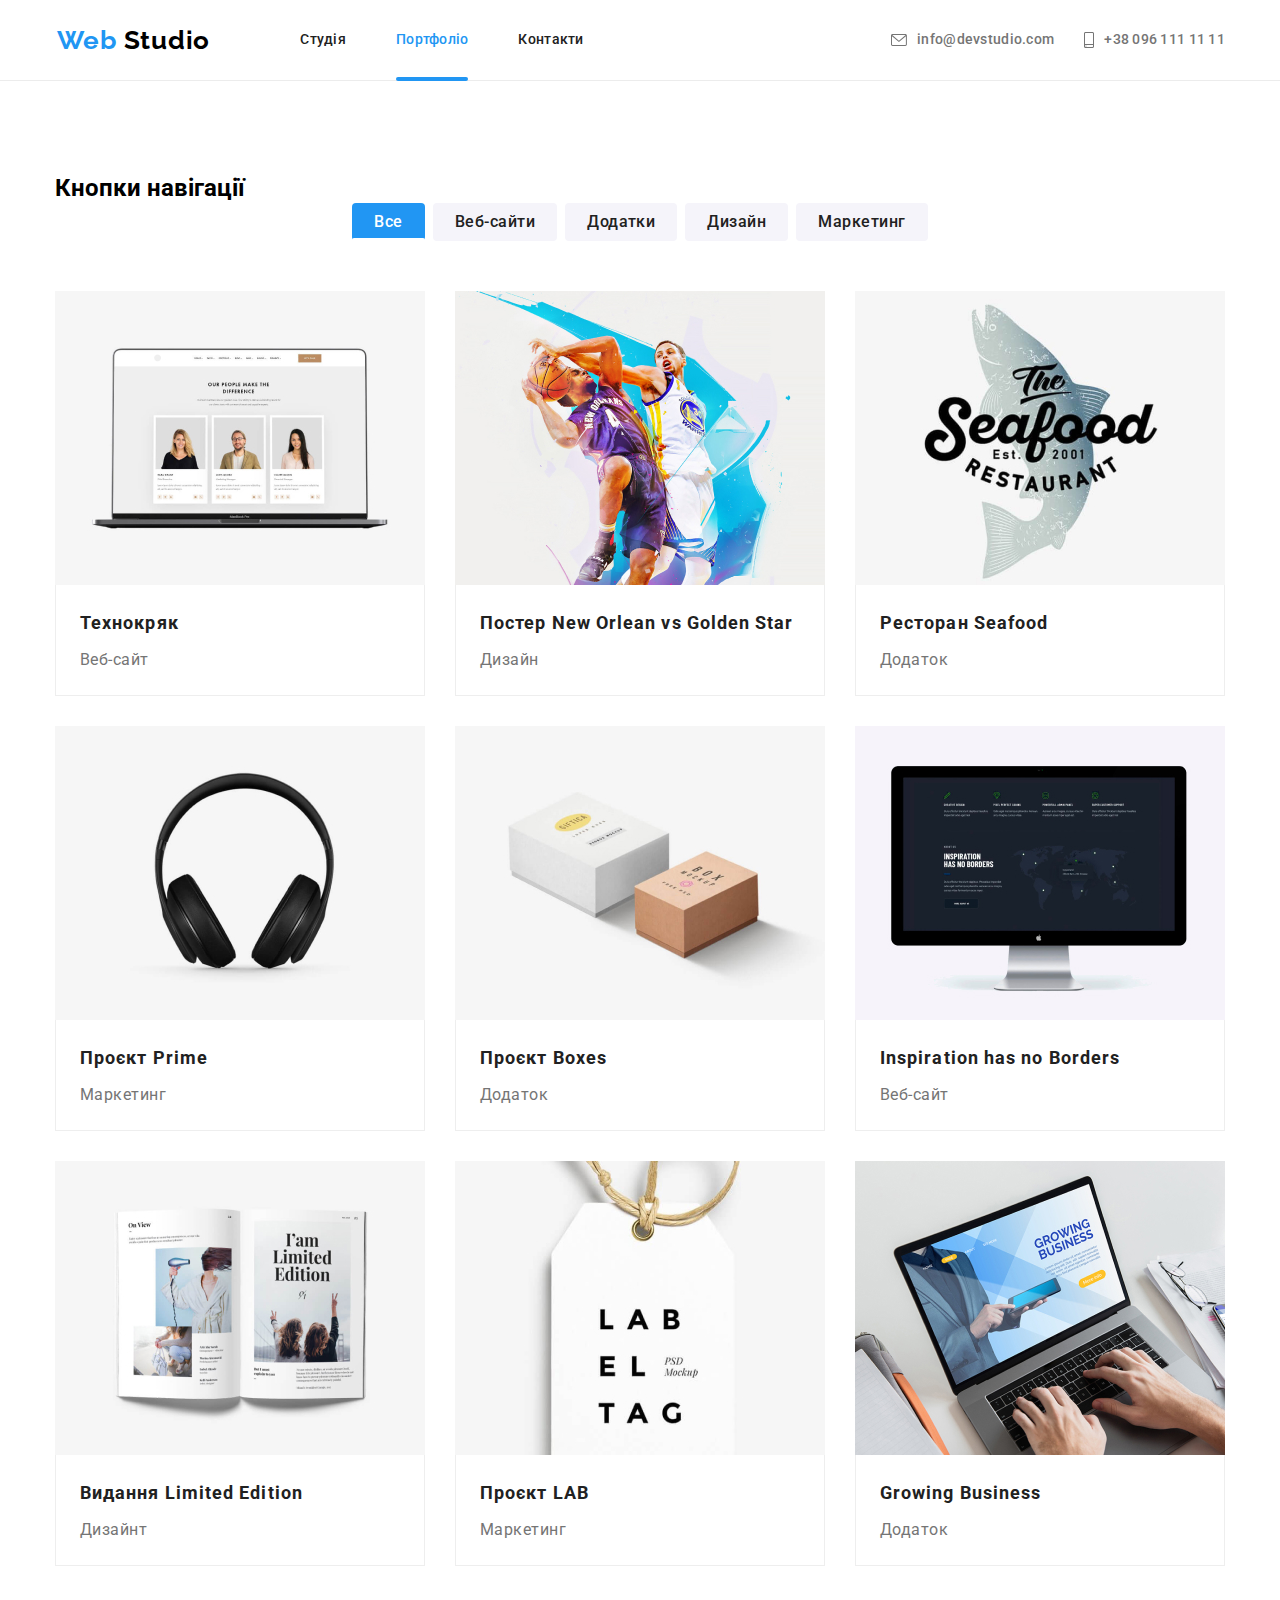
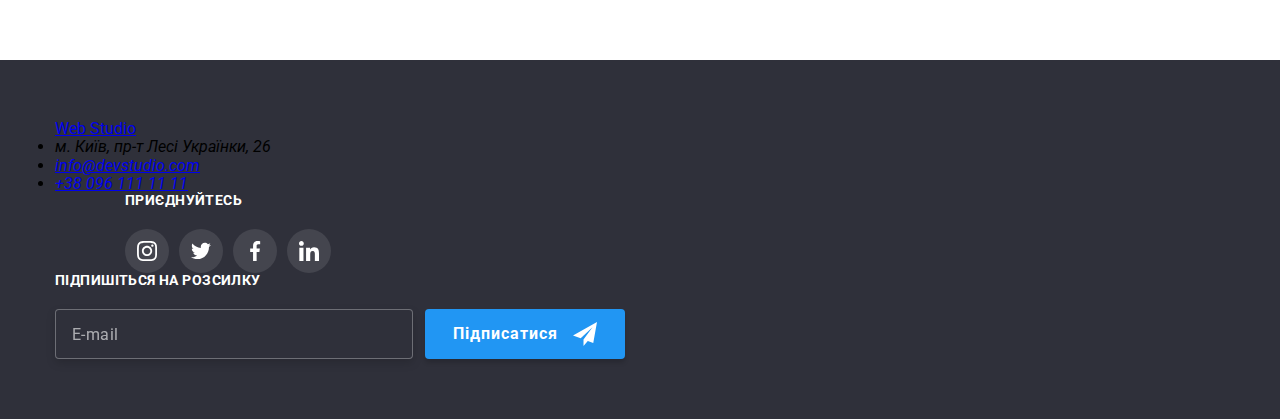
==== commit 465301d4: "HW-07 v2" ====
--- a/portfolio.html
+++ b/portfolio.html
@@ -21,37 +21,49 @@
     <!--HEADER-->
 
     <header class="header">
-      <div class="nav container">
-        <nav class="nav">
-          <a class="web-studio top" href="./index.html">
-            Web<span class="studio">Studio</span>
+      <div class="header_wrap container">
+        <nav class="header__nav">
+          <a class="logo header__logo" href="./index.html">
+            Web
+            <span class="header__studio">Studio</span>
           </a>
-          <ul class="nav-list">
-            <li class="item">
-              <a class="nav-link transition" href="./index.html">Студія</a>
-            </li>
-            <li class="item">
-              <a class="nav-link current transition" href="./portfolio.html">
+          <ul class="header__list">
+            <li class="header__item">
+              <a class="header__link transition" href="./index.html">Студія</a>
+            </li>
+            <li class="header__item">
+              <a
+                class="header__link current transition"
+                href="./portfolio.html"
+              >
                 Портфоліо
               </a>
             </li>
-            <li class="item">
-              <a class="nav-link transition" href="./contacts.html">Контакти</a>
+            <li class="header__item">
+              <a class="header__link transition" href="./contacts.html">
+                Контакти
+              </a>
             </li>
           </ul>
         </nav>
-        <ul class="contact">
-          <li class="contact-list">
-            <a class="email text transition" href="mailto:info@devstudio.com">
-              <svg class="contact-icon" width="16" height="12">
+        <ul class="header__contact">
+          <li class="header__contact-list">
+            <a
+              class="header__email header__text transition"
+              href="mailto:info@devstudio.com"
+            >
+              <svg class="header__contact-icon" width="16" height="12">
                 <use href="./images/symbol-defs.svg#icon-envelope "></use>
               </svg>
               info@devstudio.com
             </a>
           </li>
-          <li class="contact-list">
-            <a class="tel text transition" href="tel:+380961111111">
-              <svg class="contact-icon" width="10" height="16">
+          <li class="header__contact-list">
+            <a
+              class="header__tel header__text transition"
+              href="tel:+380961111111"
+            >
+              <svg class="header__contact-icon" width="10" height="16">
                 <use href="./images/symbol-defs.svg#icon-smartphone"></use>
               </svg>
               +38 096 111 11 11
@@ -325,7 +337,8 @@
       <div class="container contacts">
         <div>
           <a class="web-studio down" href="./index.html">
-            Web<span class="studio-footer">Studio</span>
+            Web
+            <span class="studio-footer">Studio</span>
           </a>
           <address class="address">
             <ul class="address-list">
--- a/css/main.min.css
+++ b/css/main.min.css
@@ -1 +1 @@
-:root{--primary-text-color: #212121;--secondary-text-color: #757575;--hover-color: #2196f3;--background-color: #ffffff;--footer-background: #2f303a;--team-background: #f5f4fa;--hero-background: #2f303a;--icon-social-color-main: #afb1b8}h1,h2,h3,h4,h5,h6,p{margin:0}ul{margin:0;padding-left:0}body{font-family:Roboto,sans-serif;background-color:var(--background-color)}img{display:block}.container{margin:0 auto;width:1200px;padding-left:15px;padding-right:15px}.transition{transition-duration:250ms;transition-timing-function:cubic-bezier(0.4, 0, 0.2, 1)}.header{border-bottom:1px solid #ececec}.nav{display:flex;align-items:center;margin:0 auto}.web-studio{font-family:Raleway,sans-serif;font-weight:700;font-size:26px;line-height:1.19;letter-spacing:.03em;text-decoration:none;color:var(--hover-color)}.top{padding:24px 0;margin-right:90px}.studio{color:#000}.nav-list{font-weight:500;font-size:14px;line-height:1.14;letter-spacing:.02em;list-style-type:none;display:flex;padding:0}.item+.item{margin-left:50px}.nav-link{text-decoration:none;color:var(--primary-text-color);padding-top:32px;padding-bottom:32px;display:block;transition-property:color}.nav-link+.nav-link{margin-left:50px}.current{color:var(--hover-color);position:relative}.nav-link.current::after{position:absolute;bottom:-1px;left:0;content:"";display:block;width:100%;height:4px;background-color:currentColor;border-radius:2px}.nav-link:hover,.nav-link:focus{color:var(--hover-color)}.contact{font-weight:500;font-size:14px;line-height:1.14;letter-spacing:.02em;list-style-type:none;padding:0;display:flex;margin-left:305px;align-items:center}.contact-list{color:var(--secondary-text-color);display:flex;align-items:center}.contact-list+.contact-list{margin-left:30px}.text{padding-top:32px;padding-bottom:32px;display:flex;align-items:center;transition-property:color}.text:hover,.text:focus{color:var(--hover-color)}.contact-icon{fill:currentColor;margin-right:10px}.email,.tel{text-decoration:none;color:inherit}.hero{background-color:var(--hero-background);background-image:linear-gradient(rgba(47, 48, 58, 0.4), rgba(47, 48, 58, 0.4)),url(../images/hero-img.jpg);background-repeat:no-repeat;background-position:center;text-align:center;width:1600px;height:600px;margin:0 auto;padding-top:200px;padding-bottom:200px;display:flex;align-items:center}.hero h1{width:696px;margin-left:auto;margin-right:auto}.hero-title{color:var(--background-color);font-weight:900;font-size:44px;line-height:1.36;letter-spacing:.06em;text-transform:uppercase;margin-bottom:30px}.btn-order{font-family:inherit;background-color:var(--hover-color);color:var(--background-color);border-radius:4px;font-weight:700;font-size:16px;line-height:1.88;letter-spacing:.06em;border:none;cursor:pointer;outline:rgba(0,0,0,0);padding:10px 32px;transition-property:background-color}.btn-order:hover,.btn-order:focus{background-color:#188ce8}.description{padding-top:94px;padding-bottom:94px}.visually-hidden{position:absolute;width:1px;height:1px;margin:-1px;border:0;padding:0;white-space:nowrap;clip-path:inset(100%);clip:rect(0 0 0 0);overflow:hidden}.description-list{list-style-type:none;display:flex}.description-text{flex-basis:calc((100% - 90px)/4);margin-left:30px}.description-text:first-child{margin-left:0}.description-icon{width:70px;height:70px}.description-icon-block{width:270px;height:120px;background-color:#f5f4fa;border-radius:4px;display:flex;align-items:center;justify-content:center;margin-bottom:30px}.description-desc{font-weight:700;font-size:14px;line-height:1.14;letter-spacing:.03em;text-transform:uppercase;color:var(--primary-text-color);margin-bottom:10px}.description-quote{font-size:14px;line-height:1.71;letter-spacing:.03em;color:var(--secondary-text-color)}.work{padding-bottom:94px}.work-list{font-weight:700;font-size:36px;line-height:1.17;text-align:center;letter-spacing:.03em;color:var(--primary-text-color);margin-bottom:50px}.work-imgs{position:relative;list-style-type:none;padding-left:0;display:flex}.work-imgs .list{flex-basis:calc((100% - 60px)/3);margin-left:30px}.work-imgs .list:first-child{margin-left:0}.work-img{position:relative}.work-description{position:absolute;display:flex;align-items:center;justify-content:center;bottom:0;width:100%;height:70px;font-weight:700;font-size:14px;line-height:1.14;letter-spacing:.03em;text-transform:uppercase;color:var(--background-color);background-color:rgba(47,48,58,.8)}.team{background:var(--team-background);padding-top:94px;padding-bottom:94px}.team-aside{font-weight:700;font-size:36px;line-height:1.17;letter-spacing:.03em;color:var(--primary-text-color);text-align:center;margin-bottom:50px}.team-list{list-style-type:none;padding:0;display:flex}.team-description{background-color:var(--background-color);flex-basis:calc((100% - 90px)/4);margin-left:30px;box-shadow:0px 1px 3px rgba(0,0,0,.12),0px 1px 1px rgba(0,0,0,.14),0px 2px 1px rgba(0,0,0,.2);border-radius:0px 0px 4px 4px}.team-description:first-child{margin-left:0}.team-text{padding-top:30px;padding-bottom:30px}.team-name{font-weight:500;font-size:16px;line-height:1.19;text-align:center;letter-spacing:.03em;color:var(--primary-text-color);margin-bottom:10px}.team-position{font-size:16px;line-height:1.19;text-align:center;letter-spacing:.03em;quotes:none;color:var(--secondary-text-color);margin-bottom:16px}.team-social{list-style:none;justify-content:center;display:flex;gap:10px}.social-link{color:var(--icon-social-color-main);width:44px;height:44px;border-radius:50%;display:flex;align-items:center;justify-content:center;background-color:var(--background-color);transition-property:background-color,color}.social-icon{fill:currentColor}.social-link:hover,.social-link:focus{color:var(--background-color);background-color:var(--hover-color)}.clients{padding-top:94px;padding-bottom:94px}.clients-title{font-weight:700;font-size:36px;line-height:1.17;text-align:center;letter-spacing:.03em;color:var(--primary-text-color);margin-bottom:50px}.clients-desc{list-style:none;justify-content:center;display:flex;gap:30px}.clients-link{color:var(--icon-social-color-main);width:170px;height:92px;border:1px solid #afb1b8;border-radius:4px;display:flex;align-items:center;justify-content:center;background-color:var(--background-color);outline:rgba(0,0,0,0);transition-property:color,border}.clients-icon{fill:currentColor}.clients-link:hover,.clients-link:focus{color:var(--hover-color);border:1px solid var(--hover-color)}.footer{background:var(--footer-background);padding-top:60px;padding-bottom:60px}.contacts{display:flex;align-items:baseline}.down{display:block;margin-bottom:20px}.studio-footer{color:var(--background-color)}.address{display:block;font-style:normal}.address-list{list-style-type:none}.desc:not(:last-child){margin-bottom:8px}.address-map{font-size:14px;line-height:1.71;letter-spacing:.03em;color:var(--background-color)}.address-contacts{font-size:14px;line-height:1.71;letter-spacing:.03em;color:rgba(255,255,255,.6);text-decoration:none;transition-property:color}.address-contacts:hover,.address-contacts:focus{color:var(--hover-color)}.footer-social{margin-left:70px}.footer-social-text{font-weight:700;font-size:14px;line-height:1.14;letter-spacing:.03em;text-transform:uppercase;color:var(--background-color);margin-bottom:20px}.footer-social-contacts{list-style:none;display:flex;gap:10px}.footer-social-link{color:var(--background-color);width:44px;height:44px;border-radius:50%;display:flex;align-items:center;justify-content:center;background-color:rgba(255,255,255,.1);transition-property:background-color}.footer-social-link{fill:currentColor}.footer-social-link:hover,.footer-social-link:focus{background-color:var(--hover-color)}.sing-up-form{display:flex;flex-direction:column;margin-left:auto}.sing-up-wrap{display:flex;align-items:flex-end}.sing-up-form>strong{display:block;font-weight:700;font-size:14px;line-height:1.14;letter-spacing:.03em;text-transform:uppercase;color:var(--background-color);margin-bottom:20px}.sing-up{width:358px;height:50px;border:1px solid rgba(255,255,255,.3);filter:drop-shadow(0px 4px 4px rgba(0, 0, 0, 0.15));border-radius:4px;background-color:var(--footer-background);padding-left:16px;margin-right:12px;outline:rgba(0,0,0,0);transition-property:border-color;font-size:16px;line-height:1.88;letter-spacing:.06em;color:#fff}.sing-up:hover,.sing-up:focus{border-color:var(--hover-color)}.sing-up::placeholder{font-size:16px;line-height:1.25;letter-spacing:.03em;color:rgba(255,255,255,.6)}.btn-sing-up{display:flex;align-items:center;justify-content:space-between;background-color:var(--hover-color);color:var(--background-color);box-shadow:0px 4px 4px rgba(0,0,0,.15);border-radius:4px;height:50px;width:200px;font-weight:700;font-size:16px;line-height:1.88;letter-spacing:.06em;border:none;cursor:pointer;padding:10px 28px;transition-property:background-color}.sing-up-icon{fill:var(--background-color)}.btn-sing-up:hover,.btn-sing-up:focus{background-color:#188ce8}.backdrop-hero{position:fixed;top:0;left:0;width:100%;height:100%;background-color:rgba(0,0,0,.2);z-index:1;opacity:1;transition-property:opacity;transition-duration:250ms;transition-timing-function:cubic-bezier(0.4, 0, 0.2, 1)}.backdrop-hero.is-hidden{opacity:0;pointer-events:none;visibility:hidden}.modal-hero{position:absolute;top:50%;left:50%;transform:translate(-50%, -50%);transition-property:opacity;transition-duration:250ms;transition-timing-function:cubic-bezier(0.4, 0, 0.2, 1);transition-delay:250ms;width:528px;height:auto;background:var(--background-color);box-shadow:0px 1px 3px rgba(0,0,0,.12),0px 1px 1px rgba(0,0,0,.14),0px 2px 1px rgba(0,0,0,.2);border-radius:4px;padding:40px}.close-btn{position:absolute;top:8px;right:8px;width:30px;height:30px;background-color:var(--background-color);border:1px solid rgba(0,0,0,.1);border-radius:50%;display:flex;justify-content:center;align-items:center;padding:0}.close-icon{fill:#000;transition-property:fill}.close-btn:hover>.close-icon,.close-btn:focus>.close-icon{fill:var(--hover-color)}.contact-form strong{display:block;text-align:center;font-weight:700;font-size:20px;line-height:1.15;letter-spacing:.03em;color:var(--primary-text-color);margin-bottom:12px}.user-id{display:flex;flex-direction:column;text-align:left;margin-bottom:10px;font-size:12px;line-height:1.17;letter-spacing:.01em;color:var(--secondary-text-color)}.user-id label{margin-bottom:4px}.user-id.feedback{margin-bottom:20px}.user-id textarea{border:1px solid rgba(33,33,33,.2);border-radius:4px;resize:none;height:120px;padding:12px 16px;font-size:20px;line-height:1.15;letter-spacing:.03em;color:var(--primary-text-color)}.user-id textarea::placeholder{font-size:12px;line-height:1.17;letter-spacing:.01em;color:rgba(117,117,117,.5)}.user-wrap{position:relative}.input{border:1px solid rgba(33,33,33,.2);border-radius:4px;height:40px;width:100%;padding-left:42px;font-size:20px;line-height:1.15;letter-spacing:.03em;color:var(--primary-text-color);outline:rgba(0,0,0,0);transition-property:border-color}.icon-form{position:absolute;top:50%;left:12px;transform:translateY(-50%);fill:var(--primary-text-color);transition-property:fill}.input:hover,.input:focus{border-color:var(--hover-color)}.input:hover+.icon-form,.input:focus+.icon-form{fill:var(--hover-color)}.user-policy{display:flex;margin-bottom:30px;font-size:14px;line-height:1.71;letter-spacing:.03em;color:var(--secondary-text-color);justify-content:center;align-items:center}.policy-link{text-decoration:none;color:var(--hover-color);border-bottom:1px solid;transition-property:color}.policy-link:hover,.policy-link:focus{color:#188ce8}.icon-checkbox{display:flex;align-items:center;width:16px;height:15px;border:2px solid var(--primary-text-color);border-radius:2px;margin-right:8px;transition-property:border-color,background-color,background-size,background-origin}.icon-check{fill:var(--background-color)}.checkbox:checked+.icon-checkbox{border-color:rgba(0,0,0,0);background-color:var(--hover-color);background-size:contain;background-origin:border-box}.checkbox:hover+.icon-checkbox,.checkbox:focus+.icon-checkbox{border-color:var(--hover-color)}.btn-send{display:block;margin:auto;font-family:inherit;background-color:var(--hover-color);color:var(--background-color);border-radius:4px;font-weight:700;font-size:16px;line-height:1.88;letter-spacing:.06em;border:none;cursor:pointer;padding:10px 52px;transition-property:background-color}.btn-send:hover,.btn-send:focus{background-color:#188ce8}.section.filters{padding:94px 0px}.filters-list{list-style-type:none;display:flex;justify-content:center}.filters-btn{border-radius:4px;border:none;font-weight:500;font-size:16px;line-height:1.63;letter-spacing:.03em;font-family:inherit;color:var(--primary-text-color);background:var(--team-background);padding:6px 22px;cursor:pointer;transition-property:background-color,color,box-shadow,outline}.filters-btn.current{color:var(--background-color);background:var(--hover-color)}.filters-text:not(:last-child){margin-right:8px}.filters-btn:hover,.filters-btn:focus{background:#188ce8;color:var(--background-color);box-shadow:0px 3px 1px rgba(0,0,0,.1),0px 1px 2px rgba(0,0,0,.08),0px 2px 2px rgba(0,0,0,.12);outline:rgba(0,0,0,0)}.portfolio-body{list-style-type:none;display:flex;flex-wrap:wrap;margin-top:50px;padding:0}.body-part{margin-bottom:30px;margin-left:30px;text-decoration:none}.body-part:nth-child(3n+1){margin-left:0}.body-part:nth-last-child(-n+3){margin-bottom:0}.portfolio-link{text-decoration:none;display:block;transition-property:box-shadow,outline}.portfolio-link:hover,.portfolio-link:focus{box-shadow:0px 3px 1px rgba(0,0,0,.1),0px 1px 2px rgba(0,0,0,.08),0px 2px 2px rgba(0,0,0,.12);outline:rgba(0,0,0,0)}.portfolio-link:hover .overlay,.portfolio-link:focus .overlay{transform:translatey(0)}.img-thumb{position:relative;overflow:hidden}.overlay{position:absolute;display:flex;align-items:center;bottom:0;left:0;width:100%;height:100%;transform:translatey(101%);transition-property:transform;padding:0 24px;margin:0;font-size:18px;line-height:1.56;letter-spacing:.03em;color:var(--background-color);background-color:rgba(33,150,243,.9)}.body-name{font-weight:700;font-size:18px;line-height:2;letter-spacing:.06em;color:var(--primary-text-color);margin-bottom:4px}.body-quote{font-size:16px;line-height:1.88;letter-spacing:.03em;color:var(--secondary-text-color)}.portfolio-desc{padding:20px 24px;border-bottom:1px solid #eee;border-right:1px solid #eee;border-left:1px solid #eee}/*# sourceMappingURL=main.min.css.map */+:root{--primary-text-color: #212121;--secondary-text-color: #757575;--hover-color: #2196f3;--background-color: #ffffff;--footer-background: #2f303a;--team-background: #f5f4fa;--hero-background: #2f303a;--icon-social-color-main: #afb1b8;--btn-hover: #188ce8}h1,h2,h3,h4,h5,h6,p{margin:0}ul{margin:0;padding-left:0}body{font-family:Roboto,sans-serif;background-color:var(--background-color)}img{display:block}.container{margin:0 auto;width:1200px;padding-left:15px;padding-right:15px}.transition{transition-duration:250ms;transition-timing-function:cubic-bezier(0.4, 0, 0.2, 1)}.btn{font-family:inherit;background-color:var(--hover-color);color:var(--background-color);border-radius:4px;font-weight:700;font-size:16px;line-height:1.88;letter-spacing:.06em;border:none;cursor:pointer;outline:rgba(0,0,0,0);transition-property:background-color}.btn:hover,.btn:focus{background-color:var(--btn-hover)}.logo{font-family:Raleway,sans-serif;font-weight:700;font-size:26px;line-height:1.19;letter-spacing:.03em;text-decoration:none;color:var(--hover-color)}.current::after{position:absolute;bottom:-1px;left:0;content:"";display:block;width:100%;height:4px;background-color:currentColor;border-radius:2px}.social-icons{list-style:none;justify-content:center;display:flex;gap:10px}.social-icons__link{width:44px;height:44px;border-radius:50%;display:flex;align-items:center;justify-content:center;transition-property:background-color,color}.social-icons__icon{fill:currentColor}.header{border-bottom:1px solid #ececec}.header_wrap{display:flex}.header__nav{display:flex;align-items:center;margin:0 auto}.header__logo{padding:24px 0;margin-right:90px}.header__studio{color:#000}.header__list{font-weight:500;font-size:14px;line-height:1.14;letter-spacing:.02em;list-style-type:none;display:flex;padding:0}.header__item+.header__item{margin-left:50px}.header__link{text-decoration:none;color:var(--primary-text-color);padding-top:32px;padding-bottom:32px;display:block;transition-property:color}.header__link:hover,.header__link:focus{color:var(--hover-color)}.current{color:var(--hover-color);position:relative}.header__contact{font-weight:500;font-size:14px;line-height:1.14;letter-spacing:.02em;list-style-type:none;padding:0;display:flex;margin-left:305px;align-items:center}.header__contact-list{color:var(--secondary-text-color);display:flex;align-items:center}.header__contact-list+.header__contact-list{margin-left:30px}.header__text{padding-top:32px;padding-bottom:32px;display:flex;align-items:center;transition-property:color}.header__text:hover,.header__text:focus{color:var(--hover-color)}.header__contact-icon{fill:currentColor;margin-right:10px}.header__email,.header__tel{text-decoration:none;color:inherit}.hero{background-color:var(--hero-background);background-image:linear-gradient(rgba(47, 48, 58, 0.4), rgba(47, 48, 58, 0.4)),url(../images/hero-img.jpg);background-repeat:no-repeat;background-position:center;text-align:center;width:1600px;height:600px;margin:0 auto;padding-top:200px;padding-bottom:200px;display:flex;align-items:center}.hero__title{width:696px;margin-left:auto;margin-right:auto;color:var(--background-color);font-weight:900;font-size:44px;line-height:1.36;letter-spacing:.06em;text-transform:uppercase;margin-bottom:30px}.hero__btn{padding:10px 32px}.description{padding-top:94px;padding-bottom:94px}.description__visually-hidden{position:absolute;width:1px;height:1px;margin:-1px;border:0;padding:0;white-space:nowrap;clip-path:inset(100%);clip:rect(0 0 0 0);overflow:hidden}.description__list{list-style-type:none;display:flex}.description__text{flex-basis:calc((100% - 90px)/4);margin-left:30px}.description__text:first-child{margin-left:0}.description__icon-block{width:270px;height:120px;background-color:#f5f4fa;border-radius:4px;display:flex;align-items:center;justify-content:center;margin-bottom:30px}.description__icon{width:70px;height:70px}.description__desc{font-weight:700;font-size:14px;line-height:1.14;letter-spacing:.03em;text-transform:uppercase;color:var(--primary-text-color);margin-bottom:10px}.description__quote{font-size:14px;line-height:1.71;letter-spacing:.03em;color:var(--secondary-text-color)}.work{padding-bottom:94px}.work__title{font-weight:700;font-size:36px;line-height:1.17;text-align:center;letter-spacing:.03em;color:var(--primary-text-color);margin-bottom:50px}.work__list{display:flex;list-style-type:none;padding-left:0}.work__img{position:relative;flex-basis:calc((100% - 60px)/3);margin-left:30px}.work__img:first-child{margin-left:0}.work__description{position:absolute;display:flex;align-items:center;justify-content:center;bottom:0;width:100%;height:70px;font-weight:700;font-size:14px;line-height:1.14;letter-spacing:.03em;text-transform:uppercase;color:var(--background-color);background-color:rgba(47,48,58,.8)}.team{background:var(--team-background);padding-top:94px;padding-bottom:94px}.team__title{font-weight:700;font-size:36px;line-height:1.17;letter-spacing:.03em;color:var(--primary-text-color);text-align:center;margin-bottom:50px}.team__list{list-style-type:none;padding:0;display:flex}.team__description{background-color:var(--background-color);flex-basis:calc((100% - 90px)/4);margin-left:30px;box-shadow:0px 1px 3px rgba(0,0,0,.12),0px 1px 1px rgba(0,0,0,.14),0px 2px 1px rgba(0,0,0,.2);border-radius:0px 0px 4px 4px}.team__description:first-child{margin-left:0}.team__text{padding-top:30px;padding-bottom:30px}.team__name{font-weight:500;font-size:16px;line-height:1.19;text-align:center;letter-spacing:.03em;color:var(--primary-text-color);margin-bottom:10px}.team__position{font-size:16px;line-height:1.19;text-align:center;letter-spacing:.03em;quotes:none;color:var(--secondary-text-color);margin-bottom:16px}.social-icons__link--color{color:var(--icon-social-color-main);background-color:var(--background-color)}.social-icons__link--color:hover,.social-icons__link--color:focus{color:var(--background-color);background-color:var(--hover-color)}.clients{padding-top:94px;padding-bottom:94px}.clients__title{font-weight:700;font-size:36px;line-height:1.17;text-align:center;letter-spacing:.03em;color:var(--primary-text-color);margin-bottom:50px}.clients__desc{list-style:none;justify-content:center;display:flex;gap:30px}.clients__link{color:var(--icon-social-color-main);width:170px;height:92px;border:1px solid #afb1b8;border-radius:4px;display:flex;align-items:center;justify-content:center;background-color:var(--background-color);outline:rgba(0,0,0,0);transition-property:color,border}.clients__link:hover,.clients__link:focus{color:var(--hover-color);border:1px solid var(--hover-color)}.clients__icon{fill:currentColor}.footer{background:var(--footer-background);padding-top:60px;padding-bottom:60px}.footer__contacts{display:flex;align-items:baseline}.footer__logo{display:block;margin-bottom:20px}.footer__studio{color:var(--background-color)}.footer__address{display:block;font-style:normal}.footer__address-list{list-style-type:none}.footer__address-map{font-size:14px;line-height:1.71;letter-spacing:.03em;color:var(--background-color);margin-bottom:8px}.footer__address-contacts{font-size:14px;line-height:1.71;letter-spacing:.03em;color:rgba(255,255,255,.6);text-decoration:none;margin-bottom:8px;transition-property:color}.address-contacts:hover,.address-contacts:focus{color:var(--hover-color)}.footer-social{margin-left:70px}.footer-social-text{font-weight:700;font-size:14px;line-height:1.14;letter-spacing:.03em;text-transform:uppercase;color:var(--background-color);margin-bottom:20px}.footer-social-contacts{list-style:none;display:flex;gap:10px}.footer-social-link{color:var(--background-color);width:44px;height:44px;border-radius:50%;display:flex;align-items:center;justify-content:center;background-color:rgba(255,255,255,.1);transition-property:background-color}.footer-social-link{fill:currentColor}.footer-social-link:hover,.footer-social-link:focus{background-color:var(--hover-color)}.sing-up-form{display:flex;flex-direction:column;margin-left:auto}.sing-up-wrap{display:flex;align-items:flex-end}.sing-up-form>strong{display:block;font-weight:700;font-size:14px;line-height:1.14;letter-spacing:.03em;text-transform:uppercase;color:var(--background-color);margin-bottom:20px}.sing-up{width:358px;height:50px;border:1px solid rgba(255,255,255,.3);filter:drop-shadow(0px 4px 4px rgba(0, 0, 0, 0.15));border-radius:4px;background-color:var(--footer-background);padding-left:16px;margin-right:12px;outline:rgba(0,0,0,0);transition-property:border-color;font-size:16px;line-height:1.88;letter-spacing:.06em;color:#fff}.sing-up:hover,.sing-up:focus{border-color:var(--hover-color)}.sing-up::placeholder{font-size:16px;line-height:1.25;letter-spacing:.03em;color:rgba(255,255,255,.6)}.btn-sing-up{display:flex;align-items:center;justify-content:space-between;background-color:var(--hover-color);color:var(--background-color);box-shadow:0px 4px 4px rgba(0,0,0,.15);border-radius:4px;height:50px;width:200px;font-weight:700;font-size:16px;line-height:1.88;letter-spacing:.06em;border:none;cursor:pointer;padding:10px 28px;transition-property:background-color}.sing-up-icon{fill:var(--background-color)}.btn-sing-up:hover,.btn-sing-up:focus{background-color:#188ce8}.backdrop-hero{position:fixed;top:0;left:0;width:100%;height:100%;background-color:rgba(0,0,0,.2);z-index:1;opacity:1;transition-property:opacity;transition-duration:250ms;transition-timing-function:cubic-bezier(0.4, 0, 0.2, 1)}.backdrop-hero.is-hidden{opacity:0;pointer-events:none;visibility:hidden}.modal-hero{position:absolute;top:50%;left:50%;transform:translate(-50%, -50%);transition-property:opacity;transition-duration:250ms;transition-timing-function:cubic-bezier(0.4, 0, 0.2, 1);transition-delay:250ms;width:528px;height:auto;background:var(--background-color);box-shadow:0px 1px 3px rgba(0,0,0,.12),0px 1px 1px rgba(0,0,0,.14),0px 2px 1px rgba(0,0,0,.2);border-radius:4px;padding:40px}.close-btn{position:absolute;top:8px;right:8px;width:30px;height:30px;background-color:var(--background-color);border:1px solid rgba(0,0,0,.1);border-radius:50%;display:flex;justify-content:center;align-items:center;padding:0}.close-icon{fill:#000;transition-property:fill}.close-btn:hover>.close-icon,.close-btn:focus>.close-icon{fill:var(--hover-color)}.contact-form strong{display:block;text-align:center;font-weight:700;font-size:20px;line-height:1.15;letter-spacing:.03em;color:var(--primary-text-color);margin-bottom:12px}.user-id{display:flex;flex-direction:column;text-align:left;margin-bottom:10px;font-size:12px;line-height:1.17;letter-spacing:.01em;color:var(--secondary-text-color)}.user-id label{margin-bottom:4px}.user-id.feedback{margin-bottom:20px}.user-id textarea{border:1px solid rgba(33,33,33,.2);border-radius:4px;resize:none;height:120px;padding:12px 16px;font-size:20px;line-height:1.15;letter-spacing:.03em;color:var(--primary-text-color)}.user-id textarea::placeholder{font-size:12px;line-height:1.17;letter-spacing:.01em;color:rgba(117,117,117,.5)}.user-wrap{position:relative}.input{border:1px solid rgba(33,33,33,.2);border-radius:4px;height:40px;width:100%;padding-left:42px;font-size:20px;line-height:1.15;letter-spacing:.03em;color:var(--primary-text-color);outline:rgba(0,0,0,0);transition-property:border-color}.icon-form{position:absolute;top:50%;left:12px;transform:translateY(-50%);fill:var(--primary-text-color);transition-property:fill}.input:hover,.input:focus{border-color:var(--hover-color)}.input:hover+.icon-form,.input:focus+.icon-form{fill:var(--hover-color)}.user-policy{display:flex;margin-bottom:30px;font-size:14px;line-height:1.71;letter-spacing:.03em;color:var(--secondary-text-color);justify-content:center;align-items:center}.policy-link{text-decoration:none;color:var(--hover-color);border-bottom:1px solid;transition-property:color}.policy-link:hover,.policy-link:focus{color:#188ce8}.icon-checkbox{display:flex;align-items:center;width:16px;height:15px;border:2px solid var(--primary-text-color);border-radius:2px;margin-right:8px;transition-property:border-color,background-color,background-size,background-origin}.icon-check{fill:var(--background-color)}.checkbox:checked+.icon-checkbox{border-color:rgba(0,0,0,0);background-color:var(--hover-color);background-size:contain;background-origin:border-box}.checkbox:hover+.icon-checkbox,.checkbox:focus+.icon-checkbox{border-color:var(--hover-color)}.btn-send{display:block;margin:auto;padding:10px 52px}.section.filters{padding:94px 0px}.filters-list{list-style-type:none;display:flex;justify-content:center}.filters-btn{border-radius:4px;border:none;font-weight:500;font-size:16px;line-height:1.63;letter-spacing:.03em;font-family:inherit;color:var(--primary-text-color);background:var(--team-background);padding:6px 22px;cursor:pointer;transition-property:background-color,color,box-shadow,outline}.filters-btn.current{color:var(--background-color);background:var(--hover-color)}.filters-text:not(:last-child){margin-right:8px}.filters-btn:hover,.filters-btn:focus{background:#188ce8;color:var(--background-color);box-shadow:0px 3px 1px rgba(0,0,0,.1),0px 1px 2px rgba(0,0,0,.08),0px 2px 2px rgba(0,0,0,.12);outline:rgba(0,0,0,0)}.portfolio-body{list-style-type:none;display:flex;flex-wrap:wrap;margin-top:50px;padding:0}.body-part{margin-bottom:30px;margin-left:30px;text-decoration:none}.body-part:nth-child(3n+1){margin-left:0}.body-part:nth-last-child(-n+3){margin-bottom:0}.portfolio-link{text-decoration:none;display:block;transition-property:box-shadow,outline}.portfolio-link:hover,.portfolio-link:focus{box-shadow:0px 3px 1px rgba(0,0,0,.1),0px 1px 2px rgba(0,0,0,.08),0px 2px 2px rgba(0,0,0,.12);outline:rgba(0,0,0,0)}.portfolio-link:hover .overlay,.portfolio-link:focus .overlay{transform:translatey(0)}.img-thumb{position:relative;overflow:hidden}.overlay{position:absolute;display:flex;align-items:center;bottom:0;left:0;width:100%;height:100%;transform:translatey(101%);transition-property:transform;padding:0 24px;margin:0;font-size:18px;line-height:1.56;letter-spacing:.03em;color:var(--background-color);background-color:rgba(33,150,243,.9)}.body-name{font-weight:700;font-size:18px;line-height:2;letter-spacing:.06em;color:var(--primary-text-color);margin-bottom:4px}.body-quote{font-size:16px;line-height:1.88;letter-spacing:.03em;color:var(--secondary-text-color)}.portfolio-desc{padding:20px 24px;border-bottom:1px solid #eee;border-right:1px solid #eee;border-left:1px solid #eee}/*# sourceMappingURL=main.min.css.map */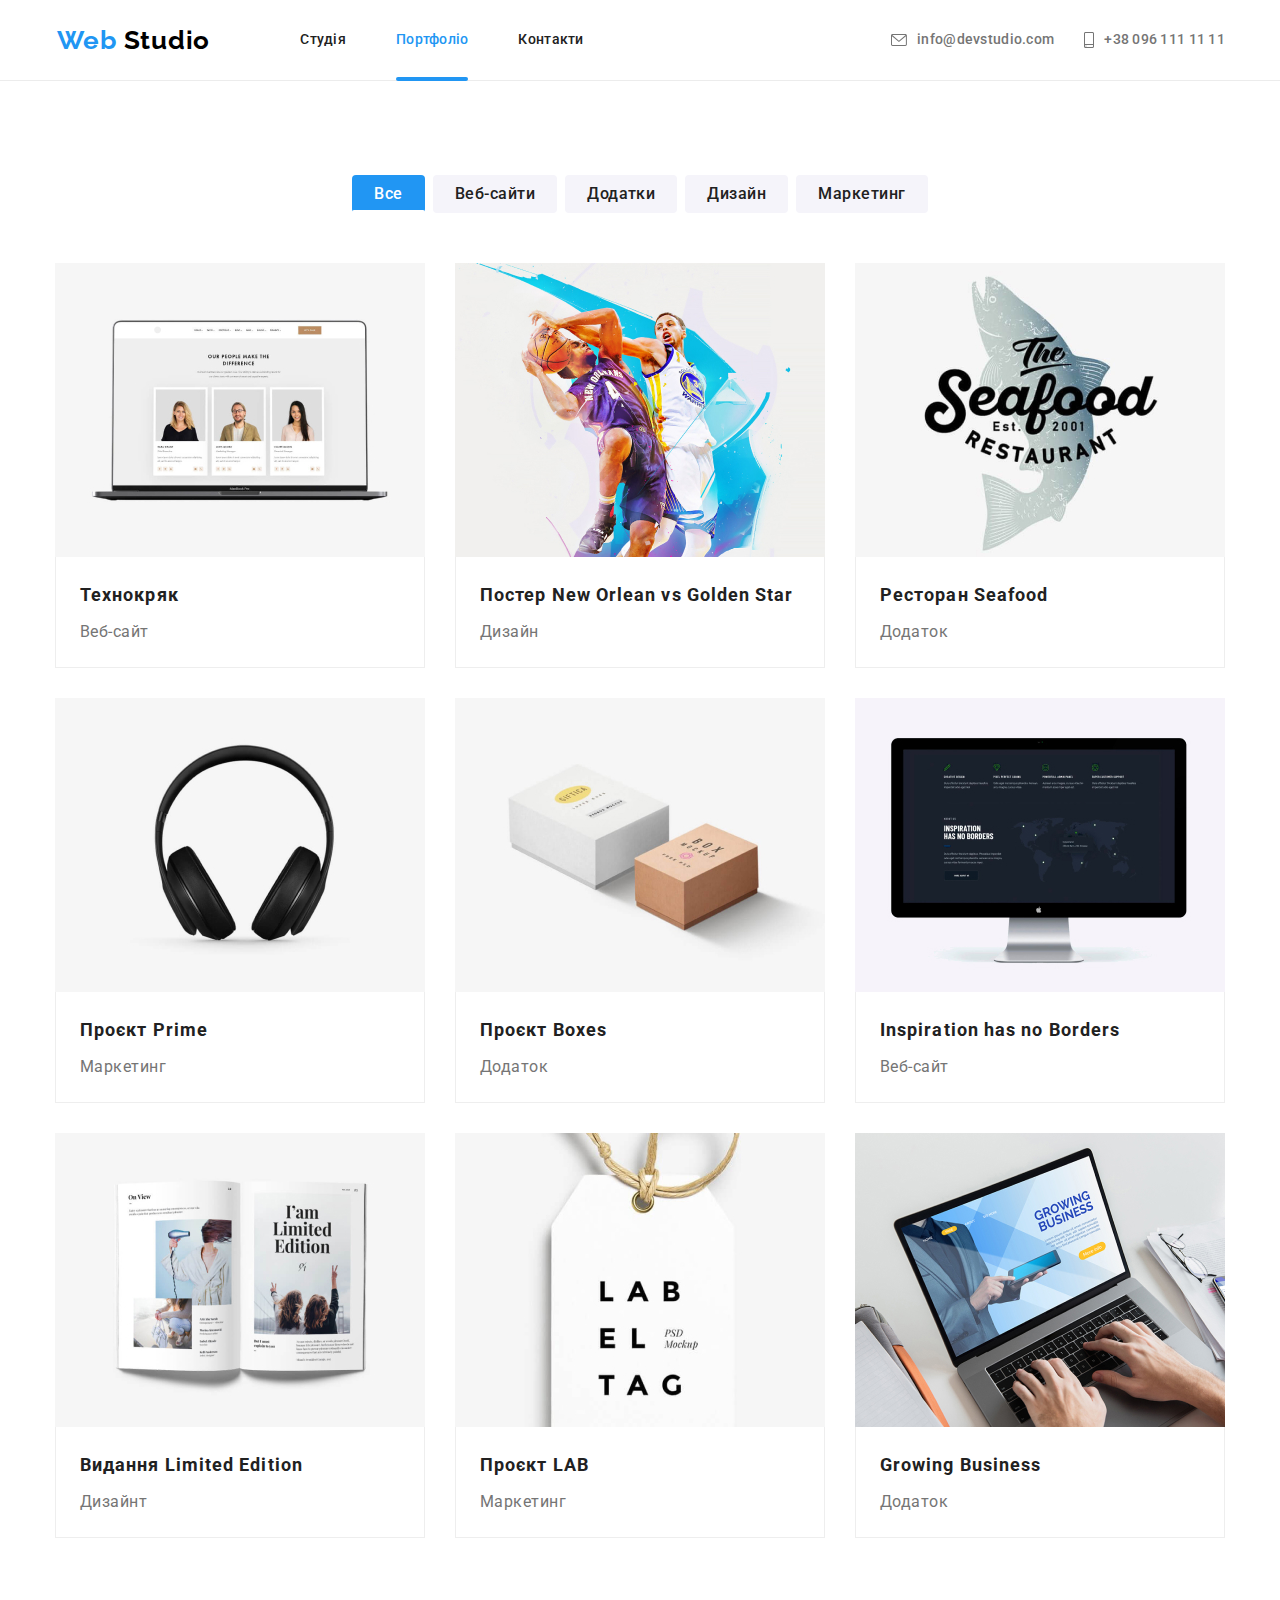
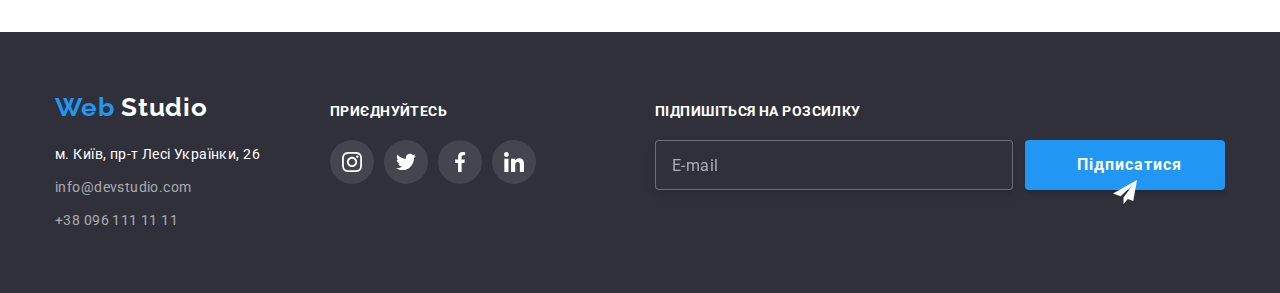
==== commit b98fffd2: "HW-07 v3" ====
--- a/portfolio.html
+++ b/portfolio.html
@@ -334,58 +334,72 @@
     <!--FOOTER-->
 
     <footer class="footer">
-      <div class="container contacts">
+      <div class="container footer__contacts">
         <div>
-          <a class="web-studio down" href="./index.html">
+          <a class="logo footer__logo" href="./index.html">
             Web
-            <span class="studio-footer">Studio</span>
+            <span class="footer__studio">Studio</span>
           </a>
-          <address class="address">
-            <ul class="address-list">
-              <li class="address-map desc">м. Київ, пр-т Лесі Українки, 26</li>
-              <li class="address-text desc">
+          <address class="footer__address">
+            <ul class="footer__list">
+              <li class="footer__meta footer__meta--color">
+                м. Київ, пр-т Лесі Українки, 26
+              </li>
+              <li class="footer__meta">
                 <a
-                  class="address-contacts transition"
+                  class="footer__aside transition"
                   href="mailto:info@devstudio.com"
                 >
                   info@devstudio.com
                 </a>
               </li>
-              <li class="address-text desc">
-                <a class="address-contacts transition" href="tel:+380961111111">
+              <li class="footer__meta">
+                <a class="footer__aside transition" href="tel:+380961111111">
                   +38 096 111 11 11
                 </a>
               </li>
             </ul>
           </address>
         </div>
-        <div class="footer-social">
-          <p class="footer-social-text">приєднуйтесь</p>
-          <ul class="footer-social-contacts">
-            <li class="footer-social-list">
-              <a href="" class="footer-social-link transition">
-                <svg class="footer-social-icon" width="20" height="20">
+        <div class="footer__social">
+          <p class="footer__text">приєднуйтесь</p>
+          <ul class="social-icons">
+            <li class="social-icons__list">
+              <a
+                href=""
+                class="social-icons__link social-icons__link--color transition"
+              >
+                <svg class="social-icons__icon" width="20" height="20">
                   <use href="./images/symbol-defs.svg#icon-instagram "></use>
                 </svg>
               </a>
             </li>
-            <li class="footer-social-list">
-              <a href="" class="footer-social-link transition">
-                <svg class="footer-social-icon" width="20" height="20">
+            <li class="social-icons__list">
+              <a
+                href=""
+                class="social-icons__link social-icons__link--color transition"
+              >
+                <svg class="social-icons__icon" width="20" height="20">
                   <use href="./images/symbol-defs.svg#icon-twitter "></use>
                 </svg>
               </a>
             </li>
-            <li class="footer-social-list">
-              <a href="" class="footer-social-link transition">
-                <svg class="footer-social-icon" width="20" height="20">
+            <li class="social-icons__list">
+              <a
+                href=""
+                class="social-icons__link social-icons__link--color transition"
+              >
+                <svg class="social-icons__icon" width="20" height="20">
                   <use href="./images/symbol-defs.svg#icon-facebook "></use>
                 </svg>
               </a>
             </li>
-            <li class="footer-social-list">
-              <a href="" class="footer-social-link transition">
-                <svg class="footer-social-icon" width="20" height="20">
+            <li class="social-icons__list">
+              <a
+                href=""
+                class="social-icons__link social-icons__link--color transition"
+              >
+                <svg class="social-icons__icon" width="20" height="20">
                   <use href="./images/symbol-defs.svg#icon-linkedin "></use>
                 </svg>
               </a>
@@ -394,21 +408,21 @@
         </div>
         <div class="sing-up-form">
           <strong>Підпишіться на розсилку</strong>
-          <form class="sing-up-wrap">
+          <form class="sing-up-form__wrap">
             <label for="sing_up"></label>
             <input
-              class="sing-up transition"
+              class="sing-up-form__sing-up transition"
               type="email"
               name="sing-up"
               id="sing_up"
               placeholder="E-mail"
             />
 
-            <button class="btn-sing-up transition" type="submit">
+            <button class="btn sing-up-form__btn transition" type="submit">
               Підписатися
               <svg width="24" height="24">
                 <use
-                  class="sing-up-icon"
+                  class="sing-up-form__icon"
                   href="./images/symbol-defs.svg#icon-send"
                 ></use>
               </svg>
--- a/css/main.min.css
+++ b/css/main.min.css
@@ -1 +1 @@
-:root{--primary-text-color: #212121;--secondary-text-color: #757575;--hover-color: #2196f3;--background-color: #ffffff;--footer-background: #2f303a;--team-background: #f5f4fa;--hero-background: #2f303a;--icon-social-color-main: #afb1b8;--btn-hover: #188ce8}h1,h2,h3,h4,h5,h6,p{margin:0}ul{margin:0;padding-left:0}body{font-family:Roboto,sans-serif;background-color:var(--background-color)}img{display:block}.container{margin:0 auto;width:1200px;padding-left:15px;padding-right:15px}.transition{transition-duration:250ms;transition-timing-function:cubic-bezier(0.4, 0, 0.2, 1)}.btn{font-family:inherit;background-color:var(--hover-color);color:var(--background-color);border-radius:4px;font-weight:700;font-size:16px;line-height:1.88;letter-spacing:.06em;border:none;cursor:pointer;outline:rgba(0,0,0,0);transition-property:background-color}.btn:hover,.btn:focus{background-color:var(--btn-hover)}.logo{font-family:Raleway,sans-serif;font-weight:700;font-size:26px;line-height:1.19;letter-spacing:.03em;text-decoration:none;color:var(--hover-color)}.current::after{position:absolute;bottom:-1px;left:0;content:"";display:block;width:100%;height:4px;background-color:currentColor;border-radius:2px}.social-icons{list-style:none;justify-content:center;display:flex;gap:10px}.social-icons__link{width:44px;height:44px;border-radius:50%;display:flex;align-items:center;justify-content:center;transition-property:background-color,color}.social-icons__icon{fill:currentColor}.header{border-bottom:1px solid #ececec}.header_wrap{display:flex}.header__nav{display:flex;align-items:center;margin:0 auto}.header__logo{padding:24px 0;margin-right:90px}.header__studio{color:#000}.header__list{font-weight:500;font-size:14px;line-height:1.14;letter-spacing:.02em;list-style-type:none;display:flex;padding:0}.header__item+.header__item{margin-left:50px}.header__link{text-decoration:none;color:var(--primary-text-color);padding-top:32px;padding-bottom:32px;display:block;transition-property:color}.header__link:hover,.header__link:focus{color:var(--hover-color)}.current{color:var(--hover-color);position:relative}.header__contact{font-weight:500;font-size:14px;line-height:1.14;letter-spacing:.02em;list-style-type:none;padding:0;display:flex;margin-left:305px;align-items:center}.header__contact-list{color:var(--secondary-text-color);display:flex;align-items:center}.header__contact-list+.header__contact-list{margin-left:30px}.header__text{padding-top:32px;padding-bottom:32px;display:flex;align-items:center;transition-property:color}.header__text:hover,.header__text:focus{color:var(--hover-color)}.header__contact-icon{fill:currentColor;margin-right:10px}.header__email,.header__tel{text-decoration:none;color:inherit}.hero{background-color:var(--hero-background);background-image:linear-gradient(rgba(47, 48, 58, 0.4), rgba(47, 48, 58, 0.4)),url(../images/hero-img.jpg);background-repeat:no-repeat;background-position:center;text-align:center;width:1600px;height:600px;margin:0 auto;padding-top:200px;padding-bottom:200px;display:flex;align-items:center}.hero__title{width:696px;margin-left:auto;margin-right:auto;color:var(--background-color);font-weight:900;font-size:44px;line-height:1.36;letter-spacing:.06em;text-transform:uppercase;margin-bottom:30px}.hero__btn{padding:10px 32px}.description{padding-top:94px;padding-bottom:94px}.description__visually-hidden{position:absolute;width:1px;height:1px;margin:-1px;border:0;padding:0;white-space:nowrap;clip-path:inset(100%);clip:rect(0 0 0 0);overflow:hidden}.description__list{list-style-type:none;display:flex}.description__text{flex-basis:calc((100% - 90px)/4);margin-left:30px}.description__text:first-child{margin-left:0}.description__icon-block{width:270px;height:120px;background-color:#f5f4fa;border-radius:4px;display:flex;align-items:center;justify-content:center;margin-bottom:30px}.description__icon{width:70px;height:70px}.description__desc{font-weight:700;font-size:14px;line-height:1.14;letter-spacing:.03em;text-transform:uppercase;color:var(--primary-text-color);margin-bottom:10px}.description__quote{font-size:14px;line-height:1.71;letter-spacing:.03em;color:var(--secondary-text-color)}.work{padding-bottom:94px}.work__title{font-weight:700;font-size:36px;line-height:1.17;text-align:center;letter-spacing:.03em;color:var(--primary-text-color);margin-bottom:50px}.work__list{display:flex;list-style-type:none;padding-left:0}.work__img{position:relative;flex-basis:calc((100% - 60px)/3);margin-left:30px}.work__img:first-child{margin-left:0}.work__description{position:absolute;display:flex;align-items:center;justify-content:center;bottom:0;width:100%;height:70px;font-weight:700;font-size:14px;line-height:1.14;letter-spacing:.03em;text-transform:uppercase;color:var(--background-color);background-color:rgba(47,48,58,.8)}.team{background:var(--team-background);padding-top:94px;padding-bottom:94px}.team__title{font-weight:700;font-size:36px;line-height:1.17;letter-spacing:.03em;color:var(--primary-text-color);text-align:center;margin-bottom:50px}.team__list{list-style-type:none;padding:0;display:flex}.team__description{background-color:var(--background-color);flex-basis:calc((100% - 90px)/4);margin-left:30px;box-shadow:0px 1px 3px rgba(0,0,0,.12),0px 1px 1px rgba(0,0,0,.14),0px 2px 1px rgba(0,0,0,.2);border-radius:0px 0px 4px 4px}.team__description:first-child{margin-left:0}.team__text{padding-top:30px;padding-bottom:30px}.team__name{font-weight:500;font-size:16px;line-height:1.19;text-align:center;letter-spacing:.03em;color:var(--primary-text-color);margin-bottom:10px}.team__position{font-size:16px;line-height:1.19;text-align:center;letter-spacing:.03em;quotes:none;color:var(--secondary-text-color);margin-bottom:16px}.social-icons__link--color{color:var(--icon-social-color-main);background-color:var(--background-color)}.social-icons__link--color:hover,.social-icons__link--color:focus{color:var(--background-color);background-color:var(--hover-color)}.clients{padding-top:94px;padding-bottom:94px}.clients__title{font-weight:700;font-size:36px;line-height:1.17;text-align:center;letter-spacing:.03em;color:var(--primary-text-color);margin-bottom:50px}.clients__desc{list-style:none;justify-content:center;display:flex;gap:30px}.clients__link{color:var(--icon-social-color-main);width:170px;height:92px;border:1px solid #afb1b8;border-radius:4px;display:flex;align-items:center;justify-content:center;background-color:var(--background-color);outline:rgba(0,0,0,0);transition-property:color,border}.clients__link:hover,.clients__link:focus{color:var(--hover-color);border:1px solid var(--hover-color)}.clients__icon{fill:currentColor}.footer{background:var(--footer-background);padding-top:60px;padding-bottom:60px}.footer__contacts{display:flex;align-items:baseline}.footer__logo{display:block;margin-bottom:20px}.footer__studio{color:var(--background-color)}.footer__address{display:block;font-style:normal}.footer__address-list{list-style-type:none}.footer__address-map{font-size:14px;line-height:1.71;letter-spacing:.03em;color:var(--background-color);margin-bottom:8px}.footer__address-contacts{font-size:14px;line-height:1.71;letter-spacing:.03em;color:rgba(255,255,255,.6);text-decoration:none;margin-bottom:8px;transition-property:color}.address-contacts:hover,.address-contacts:focus{color:var(--hover-color)}.footer-social{margin-left:70px}.footer-social-text{font-weight:700;font-size:14px;line-height:1.14;letter-spacing:.03em;text-transform:uppercase;color:var(--background-color);margin-bottom:20px}.footer-social-contacts{list-style:none;display:flex;gap:10px}.footer-social-link{color:var(--background-color);width:44px;height:44px;border-radius:50%;display:flex;align-items:center;justify-content:center;background-color:rgba(255,255,255,.1);transition-property:background-color}.footer-social-link{fill:currentColor}.footer-social-link:hover,.footer-social-link:focus{background-color:var(--hover-color)}.sing-up-form{display:flex;flex-direction:column;margin-left:auto}.sing-up-wrap{display:flex;align-items:flex-end}.sing-up-form>strong{display:block;font-weight:700;font-size:14px;line-height:1.14;letter-spacing:.03em;text-transform:uppercase;color:var(--background-color);margin-bottom:20px}.sing-up{width:358px;height:50px;border:1px solid rgba(255,255,255,.3);filter:drop-shadow(0px 4px 4px rgba(0, 0, 0, 0.15));border-radius:4px;background-color:var(--footer-background);padding-left:16px;margin-right:12px;outline:rgba(0,0,0,0);transition-property:border-color;font-size:16px;line-height:1.88;letter-spacing:.06em;color:#fff}.sing-up:hover,.sing-up:focus{border-color:var(--hover-color)}.sing-up::placeholder{font-size:16px;line-height:1.25;letter-spacing:.03em;color:rgba(255,255,255,.6)}.btn-sing-up{display:flex;align-items:center;justify-content:space-between;background-color:var(--hover-color);color:var(--background-color);box-shadow:0px 4px 4px rgba(0,0,0,.15);border-radius:4px;height:50px;width:200px;font-weight:700;font-size:16px;line-height:1.88;letter-spacing:.06em;border:none;cursor:pointer;padding:10px 28px;transition-property:background-color}.sing-up-icon{fill:var(--background-color)}.btn-sing-up:hover,.btn-sing-up:focus{background-color:#188ce8}.backdrop-hero{position:fixed;top:0;left:0;width:100%;height:100%;background-color:rgba(0,0,0,.2);z-index:1;opacity:1;transition-property:opacity;transition-duration:250ms;transition-timing-function:cubic-bezier(0.4, 0, 0.2, 1)}.backdrop-hero.is-hidden{opacity:0;pointer-events:none;visibility:hidden}.modal-hero{position:absolute;top:50%;left:50%;transform:translate(-50%, -50%);transition-property:opacity;transition-duration:250ms;transition-timing-function:cubic-bezier(0.4, 0, 0.2, 1);transition-delay:250ms;width:528px;height:auto;background:var(--background-color);box-shadow:0px 1px 3px rgba(0,0,0,.12),0px 1px 1px rgba(0,0,0,.14),0px 2px 1px rgba(0,0,0,.2);border-radius:4px;padding:40px}.close-btn{position:absolute;top:8px;right:8px;width:30px;height:30px;background-color:var(--background-color);border:1px solid rgba(0,0,0,.1);border-radius:50%;display:flex;justify-content:center;align-items:center;padding:0}.close-icon{fill:#000;transition-property:fill}.close-btn:hover>.close-icon,.close-btn:focus>.close-icon{fill:var(--hover-color)}.contact-form strong{display:block;text-align:center;font-weight:700;font-size:20px;line-height:1.15;letter-spacing:.03em;color:var(--primary-text-color);margin-bottom:12px}.user-id{display:flex;flex-direction:column;text-align:left;margin-bottom:10px;font-size:12px;line-height:1.17;letter-spacing:.01em;color:var(--secondary-text-color)}.user-id label{margin-bottom:4px}.user-id.feedback{margin-bottom:20px}.user-id textarea{border:1px solid rgba(33,33,33,.2);border-radius:4px;resize:none;height:120px;padding:12px 16px;font-size:20px;line-height:1.15;letter-spacing:.03em;color:var(--primary-text-color)}.user-id textarea::placeholder{font-size:12px;line-height:1.17;letter-spacing:.01em;color:rgba(117,117,117,.5)}.user-wrap{position:relative}.input{border:1px solid rgba(33,33,33,.2);border-radius:4px;height:40px;width:100%;padding-left:42px;font-size:20px;line-height:1.15;letter-spacing:.03em;color:var(--primary-text-color);outline:rgba(0,0,0,0);transition-property:border-color}.icon-form{position:absolute;top:50%;left:12px;transform:translateY(-50%);fill:var(--primary-text-color);transition-property:fill}.input:hover,.input:focus{border-color:var(--hover-color)}.input:hover+.icon-form,.input:focus+.icon-form{fill:var(--hover-color)}.user-policy{display:flex;margin-bottom:30px;font-size:14px;line-height:1.71;letter-spacing:.03em;color:var(--secondary-text-color);justify-content:center;align-items:center}.policy-link{text-decoration:none;color:var(--hover-color);border-bottom:1px solid;transition-property:color}.policy-link:hover,.policy-link:focus{color:#188ce8}.icon-checkbox{display:flex;align-items:center;width:16px;height:15px;border:2px solid var(--primary-text-color);border-radius:2px;margin-right:8px;transition-property:border-color,background-color,background-size,background-origin}.icon-check{fill:var(--background-color)}.checkbox:checked+.icon-checkbox{border-color:rgba(0,0,0,0);background-color:var(--hover-color);background-size:contain;background-origin:border-box}.checkbox:hover+.icon-checkbox,.checkbox:focus+.icon-checkbox{border-color:var(--hover-color)}.btn-send{display:block;margin:auto;padding:10px 52px}.section.filters{padding:94px 0px}.filters-list{list-style-type:none;display:flex;justify-content:center}.filters-btn{border-radius:4px;border:none;font-weight:500;font-size:16px;line-height:1.63;letter-spacing:.03em;font-family:inherit;color:var(--primary-text-color);background:var(--team-background);padding:6px 22px;cursor:pointer;transition-property:background-color,color,box-shadow,outline}.filters-btn.current{color:var(--background-color);background:var(--hover-color)}.filters-text:not(:last-child){margin-right:8px}.filters-btn:hover,.filters-btn:focus{background:#188ce8;color:var(--background-color);box-shadow:0px 3px 1px rgba(0,0,0,.1),0px 1px 2px rgba(0,0,0,.08),0px 2px 2px rgba(0,0,0,.12);outline:rgba(0,0,0,0)}.portfolio-body{list-style-type:none;display:flex;flex-wrap:wrap;margin-top:50px;padding:0}.body-part{margin-bottom:30px;margin-left:30px;text-decoration:none}.body-part:nth-child(3n+1){margin-left:0}.body-part:nth-last-child(-n+3){margin-bottom:0}.portfolio-link{text-decoration:none;display:block;transition-property:box-shadow,outline}.portfolio-link:hover,.portfolio-link:focus{box-shadow:0px 3px 1px rgba(0,0,0,.1),0px 1px 2px rgba(0,0,0,.08),0px 2px 2px rgba(0,0,0,.12);outline:rgba(0,0,0,0)}.portfolio-link:hover .overlay,.portfolio-link:focus .overlay{transform:translatey(0)}.img-thumb{position:relative;overflow:hidden}.overlay{position:absolute;display:flex;align-items:center;bottom:0;left:0;width:100%;height:100%;transform:translatey(101%);transition-property:transform;padding:0 24px;margin:0;font-size:18px;line-height:1.56;letter-spacing:.03em;color:var(--background-color);background-color:rgba(33,150,243,.9)}.body-name{font-weight:700;font-size:18px;line-height:2;letter-spacing:.06em;color:var(--primary-text-color);margin-bottom:4px}.body-quote{font-size:16px;line-height:1.88;letter-spacing:.03em;color:var(--secondary-text-color)}.portfolio-desc{padding:20px 24px;border-bottom:1px solid #eee;border-right:1px solid #eee;border-left:1px solid #eee}/*# sourceMappingURL=main.min.css.map */+:root{--primary-text-color: #212121;--secondary-text-color: #757575;--hover-color: #2196f3;--background-color: #ffffff;--footer-background: #2f303a;--team-background: #f5f4fa;--hero-background: #2f303a;--icon-social-color-main: #afb1b8;--btn-hover: #188ce8}h1,h2,h3,h4,h5,h6,p{margin:0}ul{margin:0;padding-left:0}body{font-family:Roboto,sans-serif;background-color:var(--background-color)}img{display:block}.visually-hidden{position:absolute;width:1px;height:1px;margin:-1px;border:0;padding:0;white-space:nowrap;clip-path:inset(100%);clip:rect(0 0 0 0);overflow:hidden}.container{margin:0 auto;width:1200px;padding-left:15px;padding-right:15px}.transition{transition-duration:250ms;transition-timing-function:cubic-bezier(0.4, 0, 0.2, 1)}.btn{font-family:inherit;background-color:var(--hover-color);color:var(--background-color);border-radius:4px;font-weight:700;font-size:16px;line-height:1.88;letter-spacing:.06em;border:none;cursor:pointer;outline:rgba(0,0,0,0);transition-property:background-color}.btn:hover,.btn:focus{background-color:var(--btn-hover)}.logo{font-family:Raleway,sans-serif;font-weight:700;font-size:26px;line-height:1.19;letter-spacing:.03em;text-decoration:none;color:var(--hover-color)}.current::after{position:absolute;bottom:-1px;left:0;content:"";display:block;width:100%;height:4px;background-color:currentColor;border-radius:2px}.social-icons{list-style:none;justify-content:center;display:flex;gap:10px}.social-icons__link{width:44px;height:44px;border-radius:50%;display:flex;align-items:center;justify-content:center;transition-property:background-color,color;color:var(--icon-social-color-main);background-color:var(--background-color)}.social-icons__link:hover,.social-icons__link:focus{color:var(--background-color);background-color:var(--hover-color)}.social-icons__icon{fill:currentColor}.close-btn{position:absolute;top:8px;right:8px;width:30px;height:30px;background-color:var(--background-color);border:1px solid rgba(0,0,0,.1);border-radius:50%;display:flex;justify-content:center;align-items:center;padding:0}.close-btn__icon{fill:#000;transition-property:fill}.close-btn:hover>.close-btn__icon,.close-btn:focus>.close-btn__icon{fill:var(--hover-color)}.user-policy{display:flex;margin-bottom:30px;font-size:14px;line-height:1.71;letter-spacing:.03em;color:var(--secondary-text-color);justify-content:center;align-items:center}.user-policy__link{text-decoration:none;color:var(--hover-color);border-bottom:1px solid;transition-property:color}.user-policy__link:hover,.user-policy__link:focus{color:#188ce8}.user-policy__custom-icon{display:flex;align-items:center;width:16px;height:15px;border:2px solid var(--primary-text-color);border-radius:2px;margin-right:8px;transition-property:border-color,background-color,background-size,background-origin}.user-policy__checkbox:checked+.user-policy__custom-icon{border-color:rgba(0,0,0,0);background-color:var(--hover-color);background-size:contain;background-origin:border-box}.user-policy__checkbox:hover+.user-policy__custom-icon,.user-policy__checkbox:focus+.user-policy__custom-icon{border-color:var(--hover-color)}.user-policy__check{fill:var(--background-color)}.header{border-bottom:1px solid #ececec}.header_wrap{display:flex}.header__nav{display:flex;align-items:center;margin:0 auto}.header__logo{padding:24px 0;margin-right:90px}.header__studio{color:#000}.header__list{font-weight:500;font-size:14px;line-height:1.14;letter-spacing:.02em;list-style-type:none;display:flex;padding:0}.header__item+.header__item{margin-left:50px}.header__link{text-decoration:none;color:var(--primary-text-color);padding-top:32px;padding-bottom:32px;display:block;transition-property:color}.header__link:hover,.header__link:focus{color:var(--hover-color)}.current{color:var(--hover-color);position:relative}.header__contact{font-weight:500;font-size:14px;line-height:1.14;letter-spacing:.02em;list-style-type:none;padding:0;display:flex;margin-left:305px;align-items:center}.header__contact-list{color:var(--secondary-text-color);display:flex;align-items:center}.header__contact-list+.header__contact-list{margin-left:30px}.header__text{padding-top:32px;padding-bottom:32px;display:flex;align-items:center;transition-property:color}.header__text:hover,.header__text:focus{color:var(--hover-color)}.header__contact-icon{fill:currentColor;margin-right:10px}.header__email,.header__tel{text-decoration:none;color:inherit}.hero{background-color:var(--hero-background);background-image:linear-gradient(rgba(47, 48, 58, 0.4), rgba(47, 48, 58, 0.4)),url(../images/hero-img.jpg);background-repeat:no-repeat;background-position:center;text-align:center;width:1600px;height:600px;margin:0 auto;padding-top:200px;padding-bottom:200px;display:flex;align-items:center}.hero__title{width:696px;margin-left:auto;margin-right:auto;color:var(--background-color);font-weight:900;font-size:44px;line-height:1.36;letter-spacing:.06em;text-transform:uppercase;margin-bottom:30px}.hero__btn{padding:10px 32px}.description{padding-top:94px;padding-bottom:94px}.description__list{list-style-type:none;display:flex}.description__text{flex-basis:calc((100% - 90px)/4);margin-left:30px}.description__text:first-child{margin-left:0}.description__icon-block{width:270px;height:120px;background-color:#f5f4fa;border-radius:4px;display:flex;align-items:center;justify-content:center;margin-bottom:30px}.description__icon{width:70px;height:70px}.description__desc{font-weight:700;font-size:14px;line-height:1.14;letter-spacing:.03em;text-transform:uppercase;color:var(--primary-text-color);margin-bottom:10px}.description__quote{font-size:14px;line-height:1.71;letter-spacing:.03em;color:var(--secondary-text-color)}.work{padding-bottom:94px}.work__title{font-weight:700;font-size:36px;line-height:1.17;text-align:center;letter-spacing:.03em;color:var(--primary-text-color);margin-bottom:50px}.work__list{display:flex;list-style-type:none;padding-left:0}.work__img{position:relative;flex-basis:calc((100% - 60px)/3);margin-left:30px}.work__img:first-child{margin-left:0}.work__description{position:absolute;display:flex;align-items:center;justify-content:center;bottom:0;width:100%;height:70px;font-weight:700;font-size:14px;line-height:1.14;letter-spacing:.03em;text-transform:uppercase;color:var(--background-color);background-color:rgba(47,48,58,.8)}.team{background:var(--team-background);padding-top:94px;padding-bottom:94px}.team__title{font-weight:700;font-size:36px;line-height:1.17;letter-spacing:.03em;color:var(--primary-text-color);text-align:center;margin-bottom:50px}.team__list{list-style-type:none;padding:0;display:flex}.team__description{background-color:var(--background-color);flex-basis:calc((100% - 90px)/4);margin-left:30px;box-shadow:0px 1px 3px rgba(0,0,0,.12),0px 1px 1px rgba(0,0,0,.14),0px 2px 1px rgba(0,0,0,.2);border-radius:0px 0px 4px 4px}.team__description:first-child{margin-left:0}.team__text{padding-top:30px;padding-bottom:30px}.team__name{font-weight:500;font-size:16px;line-height:1.19;text-align:center;letter-spacing:.03em;color:var(--primary-text-color);margin-bottom:10px}.team__position{font-size:16px;line-height:1.19;text-align:center;letter-spacing:.03em;quotes:none;color:var(--secondary-text-color);margin-bottom:16px}.clients{padding-top:94px;padding-bottom:94px}.clients__title{font-weight:700;font-size:36px;line-height:1.17;text-align:center;letter-spacing:.03em;color:var(--primary-text-color);margin-bottom:50px}.clients__desc{list-style:none;justify-content:center;display:flex;gap:30px}.clients__link{color:var(--icon-social-color-main);width:170px;height:92px;border:1px solid #afb1b8;border-radius:4px;display:flex;align-items:center;justify-content:center;background-color:var(--background-color);outline:rgba(0,0,0,0);transition-property:color,border}.clients__link:hover,.clients__link:focus{color:var(--hover-color);border:1px solid var(--hover-color)}.clients__icon{fill:currentColor}.footer{background:var(--footer-background);padding-top:60px;padding-bottom:60px}.footer__contacts{display:flex;align-items:baseline}.footer__logo{display:block;margin-bottom:20px}.footer__studio{color:var(--background-color)}.footer__address{display:block;font-style:normal}.footer__list{list-style-type:none}.footer__meta{font-size:14px;line-height:1.71;letter-spacing:.03em}.footer__meta:not(:last-child){margin-bottom:9px}.footer__meta--color{color:var(--background-color)}.footer__aside{color:rgba(255,255,255,.6);text-decoration:none;transition-property:color}.footer__aside:hover,.footer__aside:focus{color:var(--hover-color)}.footer__social{margin-left:70px}.footer__text{font-weight:700;font-size:14px;line-height:1.14;letter-spacing:.03em;text-transform:uppercase;color:var(--background-color);margin-bottom:20px}.social-icons__link--color{color:var(--background-color);background-color:rgba(255,255,255,.1)}.sing-up-form{display:flex;flex-direction:column;margin-left:auto}.sing-up-form__wrap{display:flex;align-items:flex-end}.sing-up-form>strong{display:block;font-weight:700;font-size:14px;line-height:1.14;letter-spacing:.03em;text-transform:uppercase;color:var(--background-color);margin-bottom:20px}.sing-up-form__sing-up{width:358px;height:50px;border:1px solid rgba(255,255,255,.3);filter:drop-shadow(0px 4px 4px rgba(0, 0, 0, 0.15));border-radius:4px;background-color:var(--footer-background);padding-left:16px;margin-right:12px;outline:rgba(0,0,0,0);transition-property:border-color;font-size:16px;line-height:1.88;letter-spacing:.06em;color:#fff}.sing-up-form__sing-up:hover,.sing-up-form__sing-up:focus{border-color:var(--hover-color)}.sing-up-form__sing-up::placeholder{font-size:16px;line-height:1.25;letter-spacing:.03em;color:rgba(255,255,255,.6)}.sing-up-form__btn{display:flex;align-items:center;justify-content:space-between;box-shadow:0px 4px 4px rgba(0,0,0,.15);height:50px;width:200px;padding:10px 28px}.sing-up-form__icon{fill:var(--background-color)}.backdrop{position:fixed;top:0;left:0;width:100%;height:100%;background-color:rgba(0,0,0,.2);z-index:1;opacity:1;transition-property:opacity;transition-duration:250ms;transition-timing-function:cubic-bezier(0.4, 0, 0.2, 1)}.backdrop.is-hidden{opacity:0;pointer-events:none;visibility:hidden}.backdrop__modal{position:absolute;top:50%;left:50%;transform:translate(-50%, -50%);transition-property:opacity;transition-duration:250ms;transition-timing-function:cubic-bezier(0.4, 0, 0.2, 1);transition-delay:250ms;width:528px;height:auto;background:var(--background-color);box-shadow:0px 1px 3px rgba(0,0,0,.12),0px 1px 1px rgba(0,0,0,.14),0px 2px 1px rgba(0,0,0,.2);border-radius:4px;padding:40px}.feedback>strong{display:block;text-align:center;font-weight:700;font-size:20px;line-height:1.15;letter-spacing:.03em;color:var(--primary-text-color);margin-bottom:12px}.feedback__graphs{display:flex;flex-direction:column;text-align:left;margin-bottom:10px;font-size:12px;line-height:1.17;letter-spacing:.01em;color:var(--secondary-text-color)}.feedback__graphs>label{margin-bottom:4px}.feedback__inner{position:relative}.feedback__input{border:1px solid rgba(33,33,33,.2);border-radius:4px;height:40px;width:100%;padding-left:42px;font-size:20px;line-height:1.15;letter-spacing:.03em;color:var(--primary-text-color);outline:rgba(0,0,0,0);transition-property:border-color}.feedback__input:hover,.feedback__input:focus{border-color:var(--hover-color)}.feedback__icon{position:absolute;top:50%;left:12px;transform:translateY(-50%);fill:var(--primary-text-color);transition-property:fill}.feedback__input:hover+.feedback__icon,.feedback__input:focus+.feedback__icon{fill:var(--hover-color)}.btn{display:block;margin:auto;padding:10px 52px}.section.filters{padding:94px 0px}.filters-list{list-style-type:none;display:flex;justify-content:center}.filters-btn{border-radius:4px;border:none;font-weight:500;font-size:16px;line-height:1.63;letter-spacing:.03em;font-family:inherit;color:var(--primary-text-color);background:var(--team-background);padding:6px 22px;cursor:pointer;transition-property:background-color,color,box-shadow,outline}.filters-btn.current{color:var(--background-color);background:var(--hover-color)}.filters-text:not(:last-child){margin-right:8px}.filters-btn:hover,.filters-btn:focus{background:#188ce8;color:var(--background-color);box-shadow:0px 3px 1px rgba(0,0,0,.1),0px 1px 2px rgba(0,0,0,.08),0px 2px 2px rgba(0,0,0,.12);outline:rgba(0,0,0,0)}.portfolio-body{list-style-type:none;display:flex;flex-wrap:wrap;margin-top:50px;padding:0}.body-part{margin-bottom:30px;margin-left:30px;text-decoration:none}.body-part:nth-child(3n+1){margin-left:0}.body-part:nth-last-child(-n+3){margin-bottom:0}.portfolio-link{text-decoration:none;display:block;transition-property:box-shadow,outline}.portfolio-link:hover,.portfolio-link:focus{box-shadow:0px 3px 1px rgba(0,0,0,.1),0px 1px 2px rgba(0,0,0,.08),0px 2px 2px rgba(0,0,0,.12);outline:rgba(0,0,0,0)}.portfolio-link:hover .overlay,.portfolio-link:focus .overlay{transform:translatey(0)}.img-thumb{position:relative;overflow:hidden}.overlay{position:absolute;display:flex;align-items:center;bottom:0;left:0;width:100%;height:100%;transform:translatey(101%);transition-property:transform;padding:0 24px;margin:0;font-size:18px;line-height:1.56;letter-spacing:.03em;color:var(--background-color);background-color:rgba(33,150,243,.9)}.body-name{font-weight:700;font-size:18px;line-height:2;letter-spacing:.06em;color:var(--primary-text-color);margin-bottom:4px}.body-quote{font-size:16px;line-height:1.88;letter-spacing:.03em;color:var(--secondary-text-color)}.portfolio-desc{padding:20px 24px;border-bottom:1px solid #eee;border-right:1px solid #eee;border-left:1px solid #eee}/*# sourceMappingURL=main.min.css.map */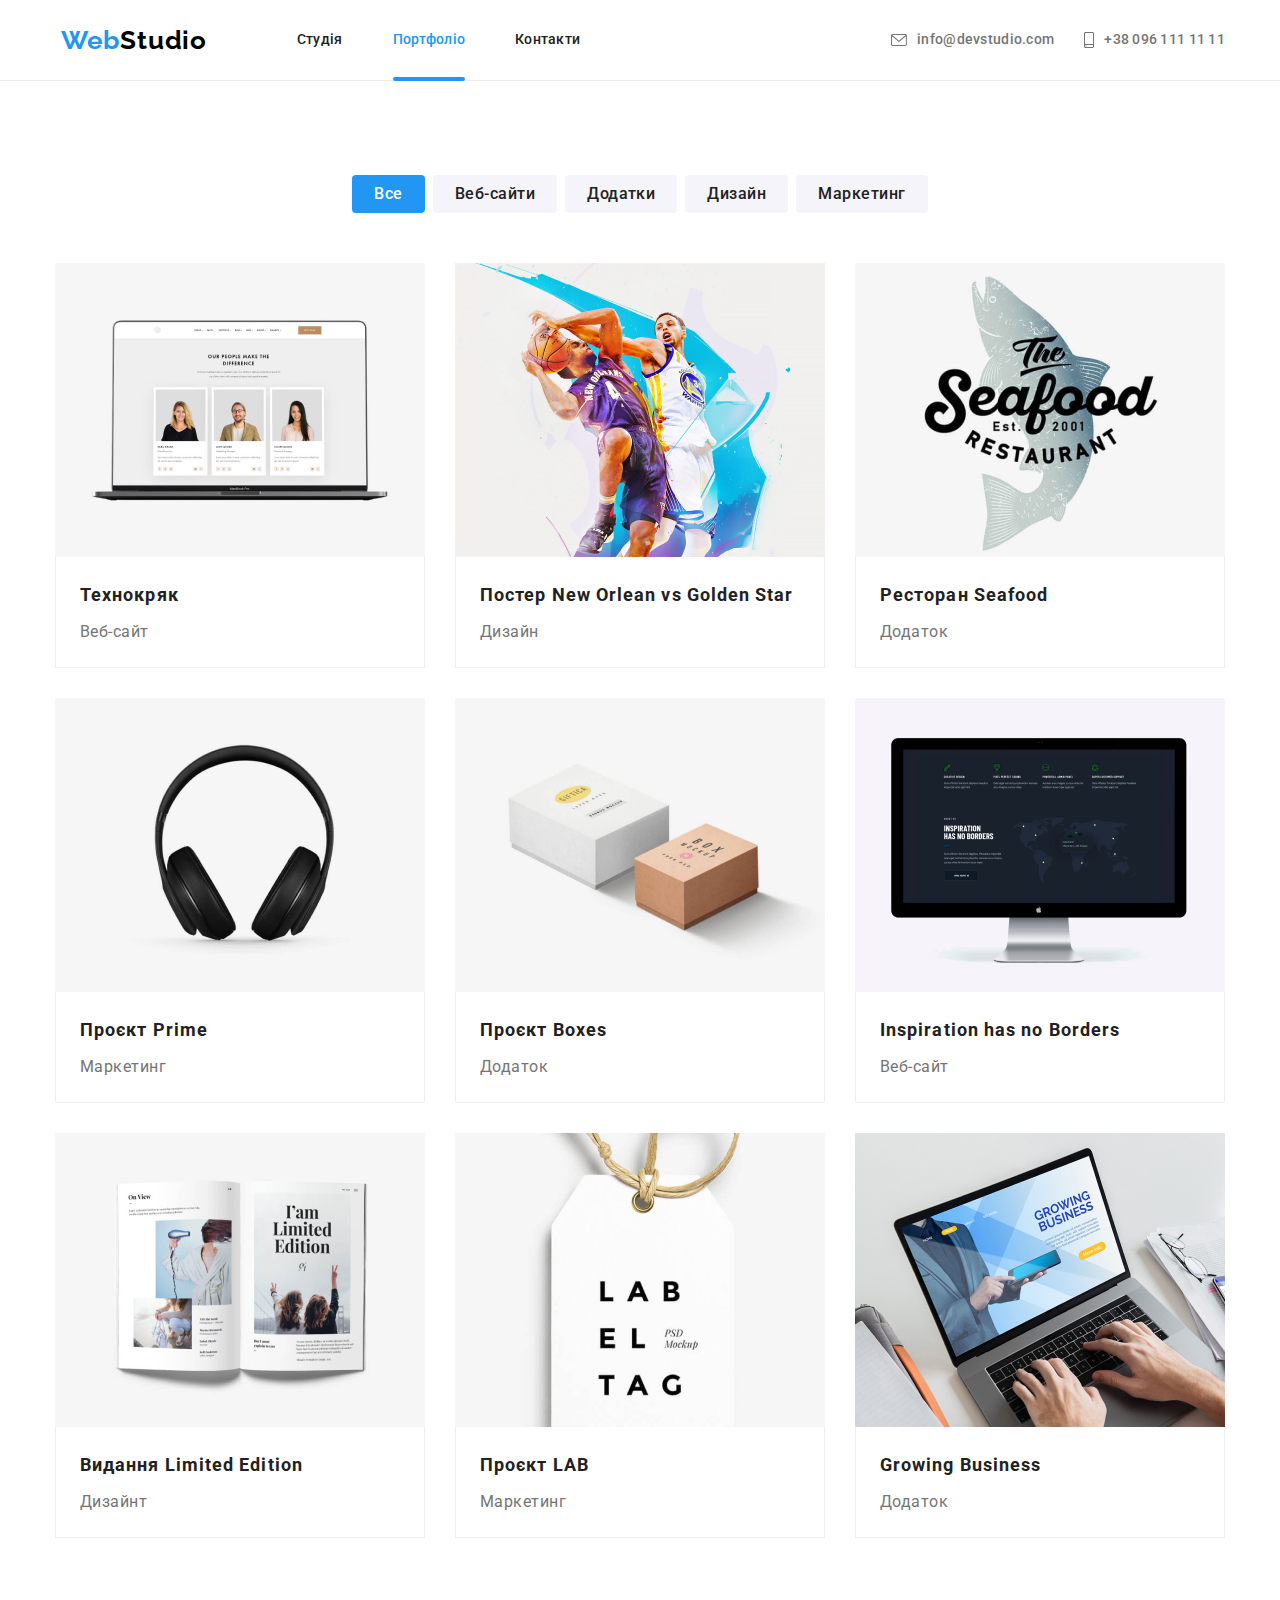
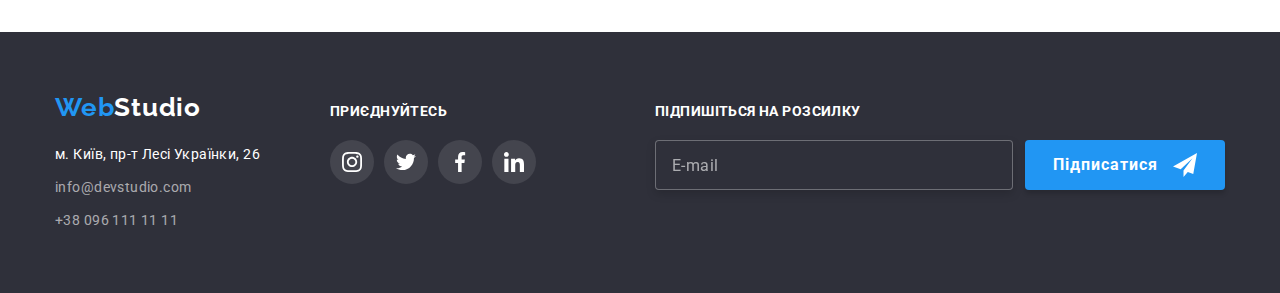
==== commit 22a511f2: "HW-07 v3" ====
--- a/portfolio.html
+++ b/portfolio.html
@@ -24,8 +24,7 @@
       <div class="header_wrap container">
         <nav class="header__nav">
           <a class="logo header__logo" href="./index.html">
-            Web
-            <span class="header__studio">Studio</span>
+            Web<span class="header__studio">Studio</span>
           </a>
           <ul class="header__list">
             <li class="header__item">
@@ -76,253 +75,253 @@
     <!--MAIN-->
 
     <main>
-      <section class="section filters">
+      <section class="section">
         <div class="container">
           <h2 class="visually-hidden">Кнопки навігації</h2>
-          <ul class="filters-list">
-            <li class="filters-text">
-              <button class="filters-btn current transition" type="button">
+          <ul class="filters">
+            <li class="filters__list">
+              <button class="filters__btn active transition" type="button">
                 Все
               </button>
             </li>
-            <li class="filters-text">
-              <button class="filters-btn transition" type="button">
+            <li class="filters__list">
+              <button class="filters__btn transition" type="button">
                 Веб-сайти
               </button>
             </li>
-            <li class="filters-text">
-              <button class="filters-btn transition" type="button">
+            <li class="filters__list">
+              <button class="filters__btn transition" type="button">
                 Додатки
               </button>
             </li>
-            <li class="filters-text">
-              <button class="filters-btn transition" type="button">
+            <li class="filters__list">
+              <button class="filters__btn transition" type="button">
                 Дизайн
               </button>
             </li>
-            <li class="filters-text">
-              <button class="filters-btn transition" type="button">
+            <li class="filters__list">
+              <button class="filters__btn transition" type="button">
                 Маркетинг
               </button>
             </li>
           </ul>
-          <ul class="portfolio-body">
-            <li class="body-part">
-              <a class="portfolio-link transition" href="">
-                <div class="img-thumb">
+          <ul class="portfolio">
+            <li class="portfolio__part">
+              <a class="portfolio__link transition" href="">
+                <div class="portfolio__img">
                   <img
                     src="./images/technocrack.jpg"
                     alt="Технокряк"
                     width="370"
                     height="294"
                   />
-                  <p class="overlay transition">
-                    Ресурс пропонує комплексні пропозиції з різним рівнем
-                    функціоналу та сервісів. Все це дозволить відвідувачу
-                    отримати вичерпні відомості про компанію чи приватну особу.
-                  </p>
-                </div>
-                <div class="portfolio-desc">
-                  <h3 class="body-name">Технокряк</h3>
-                  <p class="body-quote">Веб-сайт</p>
-                </div>
-              </a>
-            </li>
-
-            <li class="body-part">
-              <a class="portfolio-link transition" href="">
-                <div class="img-thumb">
+                  <p class="portfolio__overlay transition">
+                    Ресурс пропонує комплексні пропозиції з різним рівнем
+                    функціоналу та сервісів. Все це дозволить відвідувачу
+                    отримати вичерпні відомості про компанію чи приватну особу.
+                  </p>
+                </div>
+                <div class="portfolio__desc">
+                  <h3 class="portfolio__name">Технокряк</h3>
+                  <p class="portfolio__quote">Веб-сайт</p>
+                </div>
+              </a>
+            </li>
+
+            <li class="portfolio__part">
+              <a class="portfolio__link transition" href="">
+                <div class="portfolio__img">
                   <img
                     src="./images/poster.jpg"
                     alt="Дизайн"
                     width="370"
                     height="294"
                   />
-                  <p class="overlay transition">
-                    Ресурс пропонує комплексні пропозиції з різним рівнем
-                    функціоналу та сервісів. Все це дозволить відвідувачу
-                    отримати вичерпні відомості про компанію чи приватну особу.
-                  </p>
-                </div>
-                <div class="portfolio-desc">
-                  <h3 class="body-name">
+                  <p class="portfolio__overlay transition">
+                    Ресурс пропонує комплексні пропозиції з різним рівнем
+                    функціоналу та сервісів. Все це дозволить відвідувачу
+                    отримати вичерпні відомості про компанію чи приватну особу.
+                  </p>
+                </div>
+                <div class="portfolio__desc">
+                  <h3 class="portfolio__name">
                     Постер
                     <span lang="en">New Orlean vs Golden Star</span>
                   </h3>
-                  <p class="body-quote">Дизайн</p>
-                </div>
-              </a>
-            </li>
-
-            <li class="body-part">
-              <a class="portfolio-link transition" href="">
-                <div class="img-thumb">
+                  <p class="portfolio__quote">Дизайн</p>
+                </div>
+              </a>
+            </li>
+
+            <li class="portfolio__part">
+              <a class="portfolio__link transition" href="">
+                <div class="portfolio__img">
                   <img
                     src="./images/seafood-restaurant.jpg"
                     alt="Приложение"
                     width="370"
                     height="294"
                   />
-                  <p class="overlay transition">
-                    Ресурс пропонує комплексні пропозиції з різним рівнем
-                    функціоналу та сервісів. Все це дозволить відвідувачу
-                    отримати вичерпні відомості про компанію чи приватну особу.
-                  </p>
-                </div>
-                <div class="portfolio-desc">
-                  <h3 class="body-name">
+                  <p class="portfolio__overlay transition">
+                    Ресурс пропонує комплексні пропозиції з різним рівнем
+                    функціоналу та сервісів. Все це дозволить відвідувачу
+                    отримати вичерпні відомості про компанію чи приватну особу.
+                  </p>
+                </div>
+                <div class="portfolio__desc">
+                  <h3 class="portfolio__name">
                     Ресторан
                     <span lang="en">Seafood</span>
                   </h3>
-                  <p class="body-quote">Додаток</p>
-                </div>
-              </a>
-            </li>
-
-            <li class="body-part">
-              <a class="portfolio-link transition" href="">
-                <div class="img-thumb">
+                  <p class="portfolio__quote">Додаток</p>
+                </div>
+              </a>
+            </li>
+
+            <li class="portfolio__part">
+              <a class="portfolio__link transition" href="">
+                <div class="portfolio__img">
                   <img
                     src="./images/project-prime.jpg"
                     alt="Маркетинг"
                     width="370"
                     height="294"
                   />
-                  <p class="overlay transition">
-                    Ресурс пропонує комплексні пропозиції з різним рівнем
-                    функціоналу та сервісів. Все це дозволить відвідувачу
-                    отримати вичерпні відомості про компанію чи приватну особу.
-                  </p>
-                </div>
-                <div class="portfolio-desc">
-                  <h3 class="body-name">
+                  <p class="portfolio__overlay transition">
+                    Ресурс пропонує комплексні пропозиції з різним рівнем
+                    функціоналу та сервісів. Все це дозволить відвідувачу
+                    отримати вичерпні відомості про компанію чи приватну особу.
+                  </p>
+                </div>
+                <div class="portfolio__desc">
+                  <h3 class="portfolio__name">
                     Проєкт
                     <span lang="en">Prime</span>
                   </h3>
-                  <p class="body-quote">Маркетинг</p>
-                </div>
-              </a>
-            </li>
-
-            <li class="body-part">
-              <a class="portfolio-link transition" href="">
-                <div class="img-thumb">
+                  <p class="portfolio__quote">Маркетинг</p>
+                </div>
+              </a>
+            </li>
+
+            <li class="portfolio__part">
+              <a class="portfolio__link transition" href="">
+                <div class="portfolio__img">
                   <img
                     src="./images/boxes-project.jpg"
                     alt="Приложение"
                     width="370"
                     height="294"
                   />
-                  <p class="overlay transition">
-                    Ресурс пропонує комплексні пропозиції з різним рівнем
-                    функціоналу та сервісів. Все це дозволить відвідувачу
-                    отримати вичерпні відомості про компанію чи приватну особу.
-                  </p>
-                </div>
-                <div class="portfolio-desc">
-                  <h3 class="body-name">
+                  <p class="portfolio__overlay transition">
+                    Ресурс пропонує комплексні пропозиції з різним рівнем
+                    функціоналу та сервісів. Все це дозволить відвідувачу
+                    отримати вичерпні відомості про компанію чи приватну особу.
+                  </p>
+                </div>
+                <div class="portfolio__desc">
+                  <h3 class="portfolio__name">
                     Проєкт
                     <span lang="en">Boxes</span>
                   </h3>
-                  <p class="body-quote">Додаток</p>
-                </div>
-              </a>
-            </li>
-
-            <li class="body-part">
-              <a class="portfolio-link transition" href="">
-                <div class="img-thumb">
+                  <p class="portfolio__quote">Додаток</p>
+                </div>
+              </a>
+            </li>
+
+            <li class="portfolio__part">
+              <a class="portfolio__link transition" href="">
+                <div class="portfolio__img">
                   <img
                     src="./images/inspiration-has-no-borders.jpg"
                     alt="Веб-сайт"
                     width="370"
                     height="294"
                   />
-                  <p class="overlay transition">
-                    Ресурс пропонує комплексні пропозиції з різним рівнем
-                    функціоналу та сервісів. Все це дозволить відвідувачу
-                    отримати вичерпні відомості про компанію чи приватну особу.
-                  </p>
-                </div>
-                <div class="portfolio-desc">
-                  <h3 class="body-name">
+                  <p class="portfolio__overlay transition">
+                    Ресурс пропонує комплексні пропозиції з різним рівнем
+                    функціоналу та сервісів. Все це дозволить відвідувачу
+                    отримати вичерпні відомості про компанію чи приватну особу.
+                  </p>
+                </div>
+                <div class="portfolio__desc">
+                  <h3 class="portfolio__name">
                     <span lang="en">Inspiration has no Borders</span>
                   </h3>
-                  <p class="body-quote">Веб-сайт</p>
-                </div>
-              </a>
-            </li>
-
-            <li class="body-part">
-              <a class="portfolio-link transition" href="">
-                <div class="img-thumb">
+                  <p class="portfolio__quote">Веб-сайт</p>
+                </div>
+              </a>
+            </li>
+
+            <li class="portfolio__part">
+              <a class="portfolio__link transition" href="">
+                <div class="portfolio__img">
                   <img
                     src="./images/limited-edition.jpg"
                     alt="Дизайн"
                     width="370"
                     height="294"
                   />
-                  <p class="overlay transition">
-                    Ресурс пропонує комплексні пропозиції з різним рівнем
-                    функціоналу та сервісів. Все це дозволить відвідувачу
-                    отримати вичерпні відомості про компанію чи приватну особу.
-                  </p>
-                </div>
-                <div class="portfolio-desc">
-                  <h3 class="body-name">
+                  <p class="portfolio__overlay transition">
+                    Ресурс пропонує комплексні пропозиції з різним рівнем
+                    функціоналу та сервісів. Все це дозволить відвідувачу
+                    отримати вичерпні відомості про компанію чи приватну особу.
+                  </p>
+                </div>
+                <div class="portfolio__desc">
+                  <h3 class="portfolio__name">
                     Видання
                     <span lang="en">Limited Edition</span>
                   </h3>
-                  <p class="body-quote">Дизайнт</p>
-                </div>
-              </a>
-            </li>
-
-            <li class="body-part">
-              <a class="portfolio-link transition" href="">
-                <div class="img-thumb">
+                  <p class="portfolio__quote">Дизайнт</p>
+                </div>
+              </a>
+            </li>
+
+            <li class="portfolio__part">
+              <a class="portfolio__link transition" href="">
+                <div class="portfolio__img">
                   <img
                     src="./images/lab-project.jpg"
                     alt="Маркетинг"
                     width="370"
                     height="294"
                   />
-                  <p class="overlay transition">
-                    Ресурс пропонує комплексні пропозиції з різним рівнем
-                    функціоналу та сервісів. Все це дозволить відвідувачу
-                    отримати вичерпні відомості про компанію чи приватну особу.
-                  </p>
-                </div>
-                <div class="portfolio-desc">
-                  <h3 class="body-name">
+                  <p class="portfolio__overlay transition">
+                    Ресурс пропонує комплексні пропозиції з різним рівнем
+                    функціоналу та сервісів. Все це дозволить відвідувачу
+                    отримати вичерпні відомості про компанію чи приватну особу.
+                  </p>
+                </div>
+                <div class="portfolio__desc">
+                  <h3 class="portfolio__name">
                     Проєкт
                     <span lang="en">LAB</span>
                   </h3>
-                  <p class="body-quote">Маркетинг</p>
-                </div>
-              </a>
-            </li>
-
-            <li class="body-part">
-              <a class="portfolio-link transition" href="">
-                <div class="img-thumb">
+                  <p class="portfolio__quote">Маркетинг</p>
+                </div>
+              </a>
+            </li>
+
+            <li class="portfolio__part">
+              <a class="portfolio__link transition" href="">
+                <div class="portfolio__img">
                   <img
                     src="./images/growing-business.jpg"
                     alt="Приложение"
                     width="370"
                     height="294"
                   />
-                  <p class="overlay transition">
-                    Ресурс пропонує комплексні пропозиції з різним рівнем
-                    функціоналу та сервісів. Все це дозволить відвідувачу
-                    отримати вичерпні відомості про компанію чи приватну особу.
-                  </p>
-                </div>
-                <div class="portfolio-desc">
-                  <h3 class="body-name">
+                  <p class="portfolio__overlay transition">
+                    Ресурс пропонує комплексні пропозиції з різним рівнем
+                    функціоналу та сервісів. Все це дозволить відвідувачу
+                    отримати вичерпні відомості про компанію чи приватну особу.
+                  </p>
+                </div>
+                <div class="portfolio__desc">
+                  <h3 class="portfolio__name">
                     <span lang="en">Growing Business</span>
                   </h3>
-                  <p class="body-quote">Додаток</p>
+                  <p class="portfolio__quote">Додаток</p>
                 </div>
               </a>
             </li>
@@ -337,8 +336,7 @@
       <div class="container footer__contacts">
         <div>
           <a class="logo footer__logo" href="./index.html">
-            Web
-            <span class="footer__studio">Studio</span>
+            Web<span class="footer__studio">Studio</span>
           </a>
           <address class="footer__address">
             <ul class="footer__list">
--- a/css/main.min.css
+++ b/css/main.min.css
@@ -1 +1 @@
-:root{--primary-text-color: #212121;--secondary-text-color: #757575;--hover-color: #2196f3;--background-color: #ffffff;--footer-background: #2f303a;--team-background: #f5f4fa;--hero-background: #2f303a;--icon-social-color-main: #afb1b8;--btn-hover: #188ce8}h1,h2,h3,h4,h5,h6,p{margin:0}ul{margin:0;padding-left:0}body{font-family:Roboto,sans-serif;background-color:var(--background-color)}img{display:block}.visually-hidden{position:absolute;width:1px;height:1px;margin:-1px;border:0;padding:0;white-space:nowrap;clip-path:inset(100%);clip:rect(0 0 0 0);overflow:hidden}.container{margin:0 auto;width:1200px;padding-left:15px;padding-right:15px}.transition{transition-duration:250ms;transition-timing-function:cubic-bezier(0.4, 0, 0.2, 1)}.btn{font-family:inherit;background-color:var(--hover-color);color:var(--background-color);border-radius:4px;font-weight:700;font-size:16px;line-height:1.88;letter-spacing:.06em;border:none;cursor:pointer;outline:rgba(0,0,0,0);transition-property:background-color}.btn:hover,.btn:focus{background-color:var(--btn-hover)}.logo{font-family:Raleway,sans-serif;font-weight:700;font-size:26px;line-height:1.19;letter-spacing:.03em;text-decoration:none;color:var(--hover-color)}.current::after{position:absolute;bottom:-1px;left:0;content:"";display:block;width:100%;height:4px;background-color:currentColor;border-radius:2px}.social-icons{list-style:none;justify-content:center;display:flex;gap:10px}.social-icons__link{width:44px;height:44px;border-radius:50%;display:flex;align-items:center;justify-content:center;transition-property:background-color,color;color:var(--icon-social-color-main);background-color:var(--background-color)}.social-icons__link:hover,.social-icons__link:focus{color:var(--background-color);background-color:var(--hover-color)}.social-icons__icon{fill:currentColor}.close-btn{position:absolute;top:8px;right:8px;width:30px;height:30px;background-color:var(--background-color);border:1px solid rgba(0,0,0,.1);border-radius:50%;display:flex;justify-content:center;align-items:center;padding:0}.close-btn__icon{fill:#000;transition-property:fill}.close-btn:hover>.close-btn__icon,.close-btn:focus>.close-btn__icon{fill:var(--hover-color)}.user-policy{display:flex;margin-bottom:30px;font-size:14px;line-height:1.71;letter-spacing:.03em;color:var(--secondary-text-color);justify-content:center;align-items:center}.user-policy__link{text-decoration:none;color:var(--hover-color);border-bottom:1px solid;transition-property:color}.user-policy__link:hover,.user-policy__link:focus{color:#188ce8}.user-policy__custom-icon{display:flex;align-items:center;width:16px;height:15px;border:2px solid var(--primary-text-color);border-radius:2px;margin-right:8px;transition-property:border-color,background-color,background-size,background-origin}.user-policy__checkbox:checked+.user-policy__custom-icon{border-color:rgba(0,0,0,0);background-color:var(--hover-color);background-size:contain;background-origin:border-box}.user-policy__checkbox:hover+.user-policy__custom-icon,.user-policy__checkbox:focus+.user-policy__custom-icon{border-color:var(--hover-color)}.user-policy__check{fill:var(--background-color)}.header{border-bottom:1px solid #ececec}.header_wrap{display:flex}.header__nav{display:flex;align-items:center;margin:0 auto}.header__logo{padding:24px 0;margin-right:90px}.header__studio{color:#000}.header__list{font-weight:500;font-size:14px;line-height:1.14;letter-spacing:.02em;list-style-type:none;display:flex;padding:0}.header__item+.header__item{margin-left:50px}.header__link{text-decoration:none;color:var(--primary-text-color);padding-top:32px;padding-bottom:32px;display:block;transition-property:color}.header__link:hover,.header__link:focus{color:var(--hover-color)}.current{color:var(--hover-color);position:relative}.header__contact{font-weight:500;font-size:14px;line-height:1.14;letter-spacing:.02em;list-style-type:none;padding:0;display:flex;margin-left:305px;align-items:center}.header__contact-list{color:var(--secondary-text-color);display:flex;align-items:center}.header__contact-list+.header__contact-list{margin-left:30px}.header__text{padding-top:32px;padding-bottom:32px;display:flex;align-items:center;transition-property:color}.header__text:hover,.header__text:focus{color:var(--hover-color)}.header__contact-icon{fill:currentColor;margin-right:10px}.header__email,.header__tel{text-decoration:none;color:inherit}.hero{background-color:var(--hero-background);background-image:linear-gradient(rgba(47, 48, 58, 0.4), rgba(47, 48, 58, 0.4)),url(../images/hero-img.jpg);background-repeat:no-repeat;background-position:center;text-align:center;width:1600px;height:600px;margin:0 auto;padding-top:200px;padding-bottom:200px;display:flex;align-items:center}.hero__title{width:696px;margin-left:auto;margin-right:auto;color:var(--background-color);font-weight:900;font-size:44px;line-height:1.36;letter-spacing:.06em;text-transform:uppercase;margin-bottom:30px}.hero__btn{padding:10px 32px}.description{padding-top:94px;padding-bottom:94px}.description__list{list-style-type:none;display:flex}.description__text{flex-basis:calc((100% - 90px)/4);margin-left:30px}.description__text:first-child{margin-left:0}.description__icon-block{width:270px;height:120px;background-color:#f5f4fa;border-radius:4px;display:flex;align-items:center;justify-content:center;margin-bottom:30px}.description__icon{width:70px;height:70px}.description__desc{font-weight:700;font-size:14px;line-height:1.14;letter-spacing:.03em;text-transform:uppercase;color:var(--primary-text-color);margin-bottom:10px}.description__quote{font-size:14px;line-height:1.71;letter-spacing:.03em;color:var(--secondary-text-color)}.work{padding-bottom:94px}.work__title{font-weight:700;font-size:36px;line-height:1.17;text-align:center;letter-spacing:.03em;color:var(--primary-text-color);margin-bottom:50px}.work__list{display:flex;list-style-type:none;padding-left:0}.work__img{position:relative;flex-basis:calc((100% - 60px)/3);margin-left:30px}.work__img:first-child{margin-left:0}.work__description{position:absolute;display:flex;align-items:center;justify-content:center;bottom:0;width:100%;height:70px;font-weight:700;font-size:14px;line-height:1.14;letter-spacing:.03em;text-transform:uppercase;color:var(--background-color);background-color:rgba(47,48,58,.8)}.team{background:var(--team-background);padding-top:94px;padding-bottom:94px}.team__title{font-weight:700;font-size:36px;line-height:1.17;letter-spacing:.03em;color:var(--primary-text-color);text-align:center;margin-bottom:50px}.team__list{list-style-type:none;padding:0;display:flex}.team__description{background-color:var(--background-color);flex-basis:calc((100% - 90px)/4);margin-left:30px;box-shadow:0px 1px 3px rgba(0,0,0,.12),0px 1px 1px rgba(0,0,0,.14),0px 2px 1px rgba(0,0,0,.2);border-radius:0px 0px 4px 4px}.team__description:first-child{margin-left:0}.team__text{padding-top:30px;padding-bottom:30px}.team__name{font-weight:500;font-size:16px;line-height:1.19;text-align:center;letter-spacing:.03em;color:var(--primary-text-color);margin-bottom:10px}.team__position{font-size:16px;line-height:1.19;text-align:center;letter-spacing:.03em;quotes:none;color:var(--secondary-text-color);margin-bottom:16px}.clients{padding-top:94px;padding-bottom:94px}.clients__title{font-weight:700;font-size:36px;line-height:1.17;text-align:center;letter-spacing:.03em;color:var(--primary-text-color);margin-bottom:50px}.clients__desc{list-style:none;justify-content:center;display:flex;gap:30px}.clients__link{color:var(--icon-social-color-main);width:170px;height:92px;border:1px solid #afb1b8;border-radius:4px;display:flex;align-items:center;justify-content:center;background-color:var(--background-color);outline:rgba(0,0,0,0);transition-property:color,border}.clients__link:hover,.clients__link:focus{color:var(--hover-color);border:1px solid var(--hover-color)}.clients__icon{fill:currentColor}.footer{background:var(--footer-background);padding-top:60px;padding-bottom:60px}.footer__contacts{display:flex;align-items:baseline}.footer__logo{display:block;margin-bottom:20px}.footer__studio{color:var(--background-color)}.footer__address{display:block;font-style:normal}.footer__list{list-style-type:none}.footer__meta{font-size:14px;line-height:1.71;letter-spacing:.03em}.footer__meta:not(:last-child){margin-bottom:9px}.footer__meta--color{color:var(--background-color)}.footer__aside{color:rgba(255,255,255,.6);text-decoration:none;transition-property:color}.footer__aside:hover,.footer__aside:focus{color:var(--hover-color)}.footer__social{margin-left:70px}.footer__text{font-weight:700;font-size:14px;line-height:1.14;letter-spacing:.03em;text-transform:uppercase;color:var(--background-color);margin-bottom:20px}.social-icons__link--color{color:var(--background-color);background-color:rgba(255,255,255,.1)}.sing-up-form{display:flex;flex-direction:column;margin-left:auto}.sing-up-form__wrap{display:flex;align-items:flex-end}.sing-up-form>strong{display:block;font-weight:700;font-size:14px;line-height:1.14;letter-spacing:.03em;text-transform:uppercase;color:var(--background-color);margin-bottom:20px}.sing-up-form__sing-up{width:358px;height:50px;border:1px solid rgba(255,255,255,.3);filter:drop-shadow(0px 4px 4px rgba(0, 0, 0, 0.15));border-radius:4px;background-color:var(--footer-background);padding-left:16px;margin-right:12px;outline:rgba(0,0,0,0);transition-property:border-color;font-size:16px;line-height:1.88;letter-spacing:.06em;color:#fff}.sing-up-form__sing-up:hover,.sing-up-form__sing-up:focus{border-color:var(--hover-color)}.sing-up-form__sing-up::placeholder{font-size:16px;line-height:1.25;letter-spacing:.03em;color:rgba(255,255,255,.6)}.sing-up-form__btn{display:flex;align-items:center;justify-content:space-between;box-shadow:0px 4px 4px rgba(0,0,0,.15);height:50px;width:200px;padding:10px 28px}.sing-up-form__icon{fill:var(--background-color)}.backdrop{position:fixed;top:0;left:0;width:100%;height:100%;background-color:rgba(0,0,0,.2);z-index:1;opacity:1;transition-property:opacity;transition-duration:250ms;transition-timing-function:cubic-bezier(0.4, 0, 0.2, 1)}.backdrop.is-hidden{opacity:0;pointer-events:none;visibility:hidden}.backdrop__modal{position:absolute;top:50%;left:50%;transform:translate(-50%, -50%);transition-property:opacity;transition-duration:250ms;transition-timing-function:cubic-bezier(0.4, 0, 0.2, 1);transition-delay:250ms;width:528px;height:auto;background:var(--background-color);box-shadow:0px 1px 3px rgba(0,0,0,.12),0px 1px 1px rgba(0,0,0,.14),0px 2px 1px rgba(0,0,0,.2);border-radius:4px;padding:40px}.feedback>strong{display:block;text-align:center;font-weight:700;font-size:20px;line-height:1.15;letter-spacing:.03em;color:var(--primary-text-color);margin-bottom:12px}.feedback__graphs{display:flex;flex-direction:column;text-align:left;margin-bottom:10px;font-size:12px;line-height:1.17;letter-spacing:.01em;color:var(--secondary-text-color)}.feedback__graphs>label{margin-bottom:4px}.feedback__inner{position:relative}.feedback__input{border:1px solid rgba(33,33,33,.2);border-radius:4px;height:40px;width:100%;padding-left:42px;font-size:20px;line-height:1.15;letter-spacing:.03em;color:var(--primary-text-color);outline:rgba(0,0,0,0);transition-property:border-color}.feedback__input:hover,.feedback__input:focus{border-color:var(--hover-color)}.feedback__icon{position:absolute;top:50%;left:12px;transform:translateY(-50%);fill:var(--primary-text-color);transition-property:fill}.feedback__input:hover+.feedback__icon,.feedback__input:focus+.feedback__icon{fill:var(--hover-color)}.btn{display:block;margin:auto;padding:10px 52px}.section.filters{padding:94px 0px}.filters-list{list-style-type:none;display:flex;justify-content:center}.filters-btn{border-radius:4px;border:none;font-weight:500;font-size:16px;line-height:1.63;letter-spacing:.03em;font-family:inherit;color:var(--primary-text-color);background:var(--team-background);padding:6px 22px;cursor:pointer;transition-property:background-color,color,box-shadow,outline}.filters-btn.current{color:var(--background-color);background:var(--hover-color)}.filters-text:not(:last-child){margin-right:8px}.filters-btn:hover,.filters-btn:focus{background:#188ce8;color:var(--background-color);box-shadow:0px 3px 1px rgba(0,0,0,.1),0px 1px 2px rgba(0,0,0,.08),0px 2px 2px rgba(0,0,0,.12);outline:rgba(0,0,0,0)}.portfolio-body{list-style-type:none;display:flex;flex-wrap:wrap;margin-top:50px;padding:0}.body-part{margin-bottom:30px;margin-left:30px;text-decoration:none}.body-part:nth-child(3n+1){margin-left:0}.body-part:nth-last-child(-n+3){margin-bottom:0}.portfolio-link{text-decoration:none;display:block;transition-property:box-shadow,outline}.portfolio-link:hover,.portfolio-link:focus{box-shadow:0px 3px 1px rgba(0,0,0,.1),0px 1px 2px rgba(0,0,0,.08),0px 2px 2px rgba(0,0,0,.12);outline:rgba(0,0,0,0)}.portfolio-link:hover .overlay,.portfolio-link:focus .overlay{transform:translatey(0)}.img-thumb{position:relative;overflow:hidden}.overlay{position:absolute;display:flex;align-items:center;bottom:0;left:0;width:100%;height:100%;transform:translatey(101%);transition-property:transform;padding:0 24px;margin:0;font-size:18px;line-height:1.56;letter-spacing:.03em;color:var(--background-color);background-color:rgba(33,150,243,.9)}.body-name{font-weight:700;font-size:18px;line-height:2;letter-spacing:.06em;color:var(--primary-text-color);margin-bottom:4px}.body-quote{font-size:16px;line-height:1.88;letter-spacing:.03em;color:var(--secondary-text-color)}.portfolio-desc{padding:20px 24px;border-bottom:1px solid #eee;border-right:1px solid #eee;border-left:1px solid #eee}/*# sourceMappingURL=main.min.css.map */+:root{--primary-text-color: #212121;--secondary-text-color: #757575;--hover-color: #2196f3;--background-color: #ffffff;--footer-background: #2f303a;--team-background: #f5f4fa;--hero-background: #2f303a;--icon-social-color-main: #afb1b8;--btn-hover: #188ce8}h1,h2,h3,h4,h5,h6,p{margin:0}ul{margin:0;padding-left:0}body{font-family:Roboto,sans-serif;background-color:var(--background-color)}img{display:block}.visually-hidden{position:absolute;width:1px;height:1px;margin:-1px;border:0;padding:0;white-space:nowrap;clip-path:inset(100%);clip:rect(0 0 0 0);overflow:hidden}.container{margin:0 auto;width:1200px;padding-left:15px;padding-right:15px}.transition{transition-duration:250ms;transition-timing-function:cubic-bezier(0.4, 0, 0.2, 1)}.btn{font-family:inherit;background-color:var(--hover-color);color:var(--background-color);border-radius:4px;font-weight:700;font-size:16px;line-height:1.88;letter-spacing:.06em;border:none;cursor:pointer;outline:rgba(0,0,0,0);transition-property:background-color}.btn:hover,.btn:focus{background-color:var(--btn-hover)}.logo{font-family:Raleway,sans-serif;font-weight:700;font-size:26px;line-height:1.19;letter-spacing:.03em;text-decoration:none;color:var(--hover-color)}.current::after{position:absolute;bottom:-1px;left:0;content:"";display:block;width:100%;height:4px;background-color:currentColor;border-radius:2px}.social-icons{list-style:none;justify-content:center;display:flex;gap:10px}.social-icons__link{width:44px;height:44px;border-radius:50%;display:flex;align-items:center;justify-content:center;color:var(--icon-social-color-main);background-color:var(--background-color);outline:rgba(0,0,0,0);transition-property:background-color,color}.social-icons__link:hover,.social-icons__link:focus{color:var(--background-color);background-color:var(--hover-color)}.social-icons__icon{fill:currentColor}.close-btn{position:absolute;top:8px;right:8px;width:30px;height:30px;background-color:var(--background-color);border:1px solid rgba(0,0,0,.1);border-radius:50%;display:flex;justify-content:center;align-items:center;padding:0}.close-btn__icon{fill:#000;transition-property:fill}.close-btn:hover>.close-btn__icon,.close-btn:focus>.close-btn__icon{fill:var(--hover-color)}.user-policy{display:flex;margin-bottom:30px;font-size:14px;line-height:1.71;letter-spacing:.03em;color:var(--secondary-text-color);justify-content:center;align-items:center}.user-policy__link{text-decoration:none;color:var(--hover-color);border-bottom:1px solid;transition-property:color}.user-policy__link:hover,.user-policy__link:focus{color:var(--btn-hover)}.user-policy__custom-icon{display:flex;align-items:center;width:16px;height:15px;border:2px solid var(--primary-text-color);border-radius:2px;margin-right:8px;transition-property:border-color,background-color,background-size,background-origin}.user-policy__checkbox:checked+.user-policy__custom-icon{border-color:rgba(0,0,0,0);background-color:var(--hover-color);background-size:contain;background-origin:border-box}.user-policy__checkbox:hover+.user-policy__custom-icon,.user-policy__checkbox:focus+.user-policy__custom-icon{border-color:var(--hover-color)}.user-policy__check{fill:var(--background-color)}.filters{list-style-type:none;display:flex;justify-content:center}.filters__btn{border-radius:4px;border:none;font-weight:500;font-size:16px;line-height:1.63;letter-spacing:.03em;font-family:inherit;color:var(--primary-text-color);background:var(--team-background);padding:6px 22px;cursor:pointer;transition-property:background-color,color,box-shadow,outline}.filters__btn:hover,.filters__btn:focus{background:#188ce8;color:var(--background-color);box-shadow:0px 3px 1px rgba(0,0,0,.1),0px 1px 2px rgba(0,0,0,.08),0px 2px 2px rgba(0,0,0,.12);outline:rgba(0,0,0,0)}.filters__btn.active{color:var(--background-color);background:var(--hover-color)}.filters__list:not(:last-child){margin-right:8px}.header{border-bottom:1px solid #ececec}.header_wrap{display:flex}.header__nav{display:flex;align-items:center;margin:0 auto}.header__logo{padding:24px 0;margin-right:90px}.header__studio{color:#000}.header__list{font-weight:500;font-size:14px;line-height:1.14;letter-spacing:.02em;list-style-type:none;display:flex;padding:0}.header__item+.header__item{margin-left:50px}.header__link{text-decoration:none;color:var(--primary-text-color);padding-top:32px;padding-bottom:32px;display:block;transition-property:color}.header__link:hover,.header__link:focus{color:var(--hover-color)}.current{color:var(--hover-color);position:relative}.header__contact{font-weight:500;font-size:14px;line-height:1.14;letter-spacing:.02em;list-style-type:none;padding:0;display:flex;margin-left:305px;align-items:center}.header__contact-list{color:var(--secondary-text-color);display:flex;align-items:center}.header__contact-list+.header__contact-list{margin-left:30px}.header__text{padding-top:32px;padding-bottom:32px;display:flex;align-items:center;transition-property:color}.header__text:hover,.header__text:focus{color:var(--hover-color)}.header__contact-icon{fill:currentColor;margin-right:10px}.header__email,.header__tel{text-decoration:none;color:inherit}.hero{background-color:var(--hero-background);background-image:linear-gradient(rgba(47, 48, 58, 0.4), rgba(47, 48, 58, 0.4)),url(../images/hero-img.jpg);background-repeat:no-repeat;background-position:center;text-align:center;width:1600px;height:600px;margin:0 auto;padding-top:200px;padding-bottom:200px;display:flex;align-items:center}.hero__title{width:696px;margin-left:auto;margin-right:auto;color:var(--background-color);font-weight:900;font-size:44px;line-height:1.36;letter-spacing:.06em;text-transform:uppercase;margin-bottom:30px}.hero__btn{padding:10px 32px}.description{padding-top:94px;padding-bottom:94px}.description__list{list-style-type:none;display:flex}.description__text{flex-basis:calc((100% - 90px)/4);margin-left:30px}.description__text:first-child{margin-left:0}.description__icon-block{width:270px;height:120px;background-color:#f5f4fa;border-radius:4px;display:flex;align-items:center;justify-content:center;margin-bottom:30px}.description__icon{width:70px;height:70px}.description__desc{font-weight:700;font-size:14px;line-height:1.14;letter-spacing:.03em;text-transform:uppercase;color:var(--primary-text-color);margin-bottom:10px}.description__quote{font-size:14px;line-height:1.71;letter-spacing:.03em;color:var(--secondary-text-color)}.work{padding-bottom:94px}.work__title{font-weight:700;font-size:36px;line-height:1.17;text-align:center;letter-spacing:.03em;color:var(--primary-text-color);margin-bottom:50px}.work__list{display:flex;list-style-type:none;padding-left:0}.work__img{position:relative;flex-basis:calc((100% - 60px)/3);margin-left:30px}.work__img:first-child{margin-left:0}.work__description{position:absolute;display:flex;align-items:center;justify-content:center;bottom:0;width:100%;height:70px;font-weight:700;font-size:14px;line-height:1.14;letter-spacing:.03em;text-transform:uppercase;color:var(--background-color);background-color:rgba(47,48,58,.8)}.team{background:var(--team-background);padding-top:94px;padding-bottom:94px}.team__title{font-weight:700;font-size:36px;line-height:1.17;letter-spacing:.03em;color:var(--primary-text-color);text-align:center;margin-bottom:50px}.team__list{list-style-type:none;padding:0;display:flex}.team__description{background-color:var(--background-color);flex-basis:calc((100% - 90px)/4);margin-left:30px;box-shadow:0px 1px 3px rgba(0,0,0,.12),0px 1px 1px rgba(0,0,0,.14),0px 2px 1px rgba(0,0,0,.2);border-radius:0px 0px 4px 4px}.team__description:first-child{margin-left:0}.team__text{padding-top:30px;padding-bottom:30px}.team__name{font-weight:500;font-size:16px;line-height:1.19;text-align:center;letter-spacing:.03em;color:var(--primary-text-color);margin-bottom:10px}.team__position{font-size:16px;line-height:1.19;text-align:center;letter-spacing:.03em;quotes:none;color:var(--secondary-text-color);margin-bottom:16px}.clients{padding-top:94px;padding-bottom:94px}.clients__title{font-weight:700;font-size:36px;line-height:1.17;text-align:center;letter-spacing:.03em;color:var(--primary-text-color);margin-bottom:50px}.clients__desc{list-style:none;justify-content:center;display:flex;gap:30px}.clients__link{color:var(--icon-social-color-main);width:170px;height:92px;border:1px solid #afb1b8;border-radius:4px;display:flex;align-items:center;justify-content:center;background-color:var(--background-color);outline:rgba(0,0,0,0);transition-property:color,border}.clients__link:hover,.clients__link:focus{color:var(--hover-color);border:1px solid var(--hover-color)}.clients__icon{fill:currentColor}.footer{background:var(--footer-background);padding-top:60px;padding-bottom:60px}.footer__contacts{display:flex;align-items:baseline}.footer__logo{display:block;margin-bottom:20px}.footer__studio{color:var(--background-color)}.footer__address{display:block;font-style:normal}.footer__list{list-style-type:none}.footer__meta{font-size:14px;line-height:1.71;letter-spacing:.03em}.footer__meta:not(:last-child){margin-bottom:9px}.footer__meta--color{color:var(--background-color)}.footer__aside{color:rgba(255,255,255,.6);text-decoration:none;transition-property:color}.footer__aside:hover,.footer__aside:focus{color:var(--hover-color)}.footer__social{margin-left:70px}.footer__text{font-weight:700;font-size:14px;line-height:1.14;letter-spacing:.03em;text-transform:uppercase;color:var(--background-color);margin-bottom:20px}.social-icons__link--color{color:var(--background-color);background-color:rgba(255,255,255,.1)}.sing-up-form{display:flex;flex-direction:column;margin-left:auto}.sing-up-form__wrap{display:flex;align-items:flex-end}.sing-up-form>strong{display:block;font-weight:700;font-size:14px;line-height:1.14;letter-spacing:.03em;text-transform:uppercase;color:var(--background-color);margin-bottom:20px}.sing-up-form__sing-up{width:358px;height:50px;border:1px solid rgba(255,255,255,.3);filter:drop-shadow(0px 4px 4px rgba(0, 0, 0, 0.15));border-radius:4px;background-color:var(--footer-background);padding-left:16px;margin-right:12px;outline:rgba(0,0,0,0);transition-property:border-color;font-size:16px;line-height:1.88;letter-spacing:.06em;color:#fff}.sing-up-form__sing-up:hover,.sing-up-form__sing-up:focus{border-color:var(--hover-color)}.sing-up-form__sing-up::placeholder{font-size:16px;line-height:1.25;letter-spacing:.03em;color:rgba(255,255,255,.6)}.sing-up-form__btn{display:flex;align-items:center;justify-content:space-between;box-shadow:0px 4px 4px rgba(0,0,0,.15);height:50px;width:200px;padding:10px 28px}.sing-up-form__icon{fill:var(--background-color)}.backdrop{position:fixed;top:0;left:0;width:100%;height:100%;background-color:rgba(0,0,0,.2);z-index:1;opacity:1;transition-property:opacity;transition-duration:250ms;transition-timing-function:cubic-bezier(0.4, 0, 0.2, 1)}.backdrop.is-hidden{opacity:0;pointer-events:none;visibility:hidden}.backdrop__modal{position:absolute;top:50%;left:50%;transform:translate(-50%, -50%);transition-property:opacity;transition-duration:250ms;transition-timing-function:cubic-bezier(0.4, 0, 0.2, 1);transition-delay:250ms;width:528px;height:auto;background:var(--background-color);box-shadow:0px 1px 3px rgba(0,0,0,.12),0px 1px 1px rgba(0,0,0,.14),0px 2px 1px rgba(0,0,0,.2);border-radius:4px;padding:40px}.feedback>strong{display:block;text-align:center;font-weight:700;font-size:20px;line-height:1.15;letter-spacing:.03em;color:var(--primary-text-color);margin-bottom:12px}.feedback__graphs{display:flex;flex-direction:column;text-align:left;margin-bottom:10px;font-size:12px;line-height:1.17;letter-spacing:.01em;color:var(--secondary-text-color)}.feedback__graphs>label{margin-bottom:4px}.feedback__inner{position:relative}.feedback__input{border:1px solid rgba(33,33,33,.2);border-radius:4px;height:40px;width:100%;padding-left:42px;font-size:20px;line-height:1.15;letter-spacing:.03em;color:var(--primary-text-color);outline:rgba(0,0,0,0);transition-property:border-color}.feedback__input:hover,.feedback__input:focus{border-color:var(--hover-color)}.feedback__icon{position:absolute;top:50%;left:12px;transform:translateY(-50%);fill:var(--primary-text-color);transition-property:fill}.feedback__input:hover+.feedback__icon,.feedback__input:focus+.feedback__icon{fill:var(--hover-color)}.feedback__comment{display:flex;flex-direction:column;text-align:left;font-size:12px;line-height:1.17;letter-spacing:.01em;color:var(--secondary-text-color);margin-bottom:20px}.feedback__comment>label{margin-bottom:4px}.feedback__comment>textarea{border:1px solid rgba(33,33,33,.2);border-radius:4px;resize:none;height:120px;padding:12px 16px;font-size:20px;line-height:1.15;letter-spacing:.03em;color:var(--primary-text-color)}.feedback__comment>textarea::placeholder{font-size:12px;line-height:1.17;letter-spacing:.01em;color:rgba(117,117,117,.5)}.feedback__btn{display:block;margin:auto;padding:10px 52px}.section{padding:94px 0px}.portfolio{list-style-type:none;display:flex;flex-wrap:wrap;margin-top:50px;padding:0}.portfolio__part{margin-bottom:30px;margin-left:30px;text-decoration:none}.portfolio__part:nth-child(3n+1){margin-left:0}.portfolio__part:nth-last-child(-n+3){margin-bottom:0}.portfolio__link{text-decoration:none;display:block;transition-property:box-shadow,outline}.portfolio__link:hover,.portfolio__link:focus{box-shadow:0px 3px 1px rgba(0,0,0,.1),0px 1px 2px rgba(0,0,0,.08),0px 2px 2px rgba(0,0,0,.12);outline:rgba(0,0,0,0)}.portfolio__img{position:relative;overflow:hidden}.portfolio__overlay{position:absolute;display:flex;align-items:center;bottom:0;left:0;width:100%;height:100%;transform:translatey(101%);transition-property:transform;padding:0 24px;margin:0;font-size:18px;line-height:1.56;letter-spacing:.03em;color:var(--background-color);background-color:rgba(33,150,243,.9)}.portfolio__link:hover .portfolio__overlay,.portfolio__link:focus .portfolio__overlay{transform:translatey(0)}.portfolio__name{font-weight:700;font-size:18px;line-height:2;letter-spacing:.06em;color:var(--primary-text-color);margin-bottom:4px}.portfolio__quote{font-size:16px;line-height:1.88;letter-spacing:.03em;color:var(--secondary-text-color)}.portfolio__desc{padding:20px 24px;border-bottom:1px solid #eee;border-right:1px solid #eee;border-left:1px solid #eee}/*# sourceMappingURL=main.min.css.map */